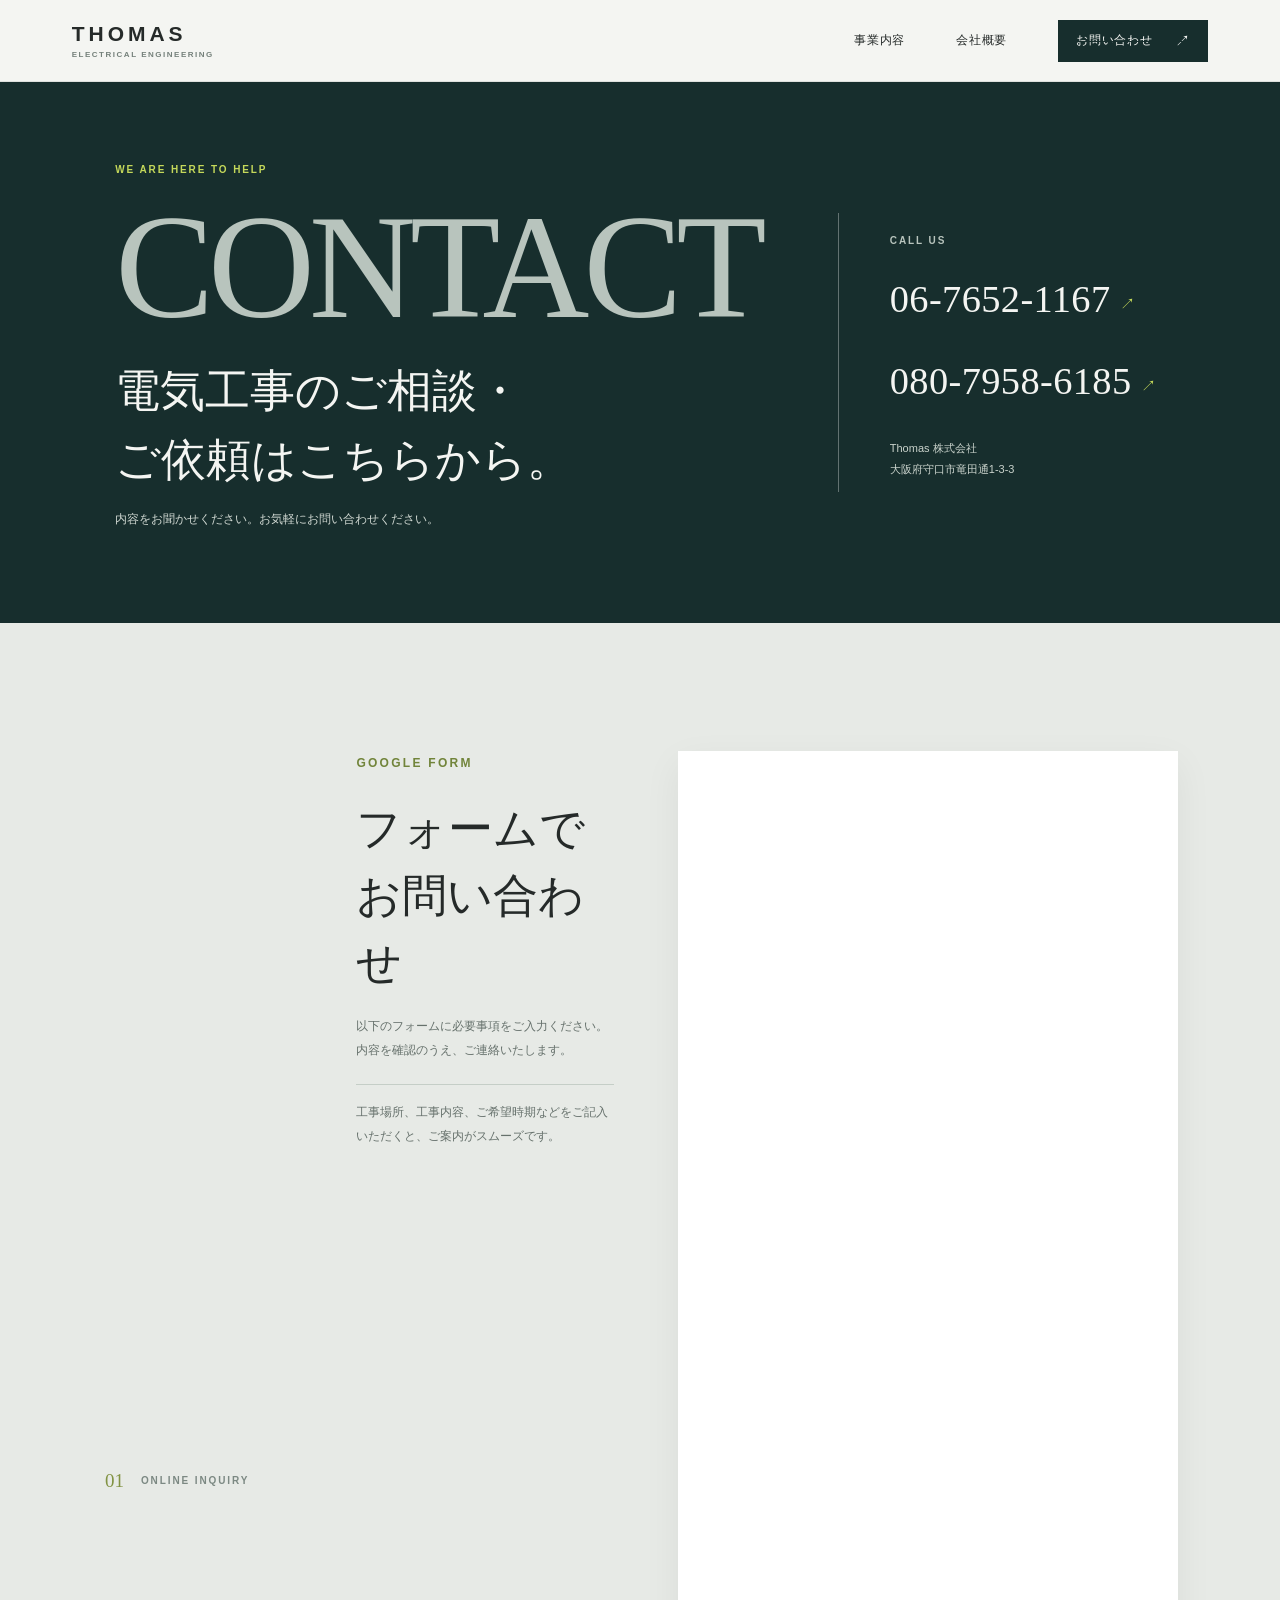
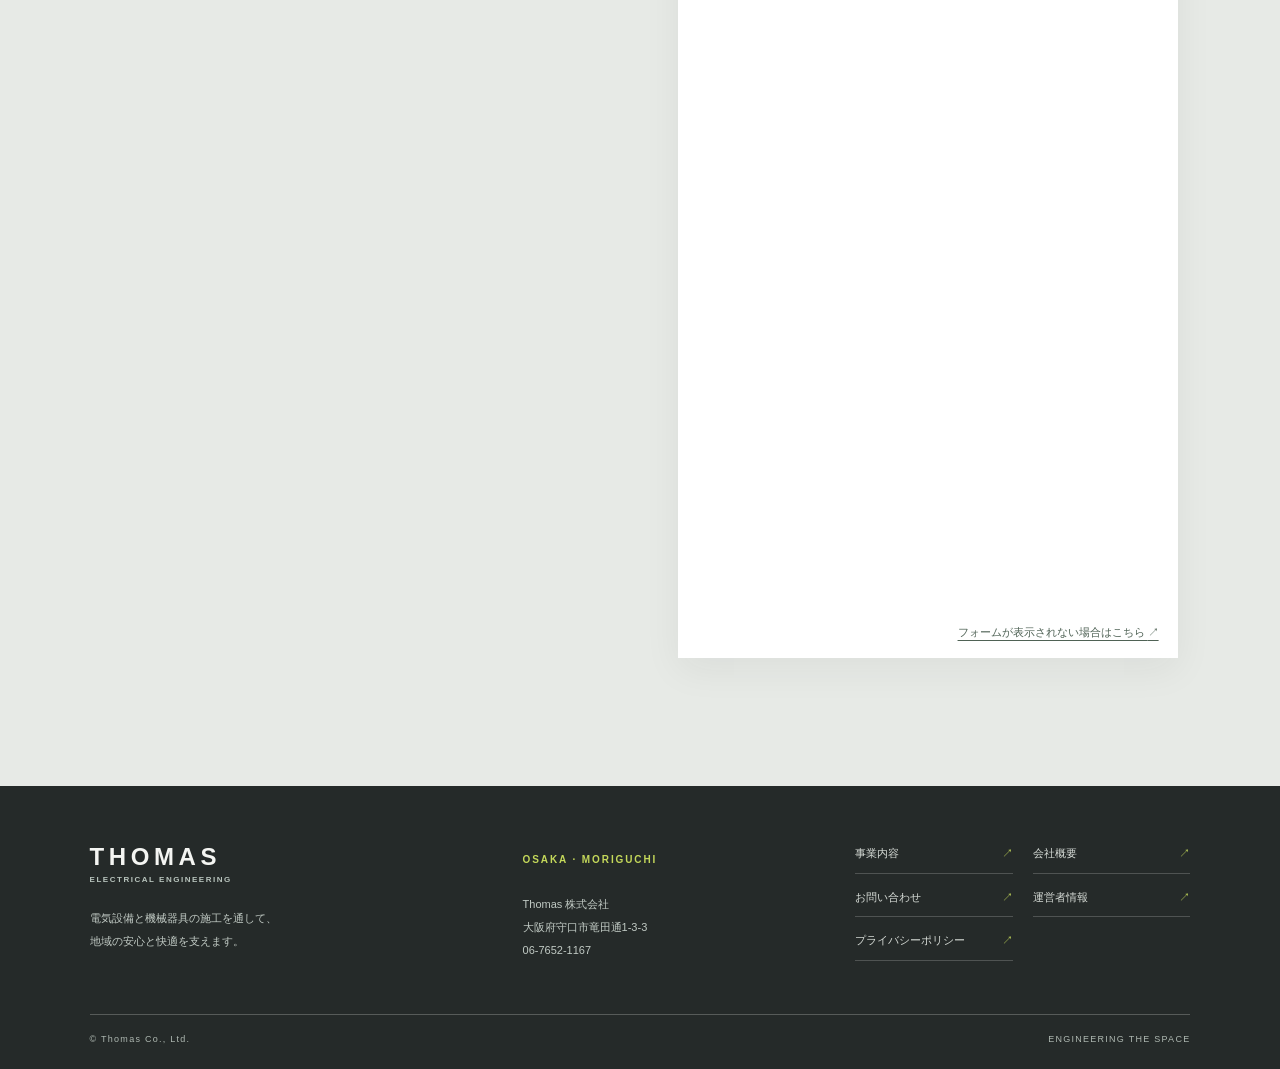
==== お問い合わせ/index.html @ 23d0dbea "Add files via upload" ====
<!doctype html><html lang="ja"><head><meta charset="utf-8"><meta name="viewport" content="width=device-width, initial-scale=1"><meta name="description" content="Thomas株式会社へのお問い合わせ。電気工事のご相談・ご依頼を電話またはGoogleフォームで受け付けています。"><meta property="og:type" content="website"><meta property="og:site_name" content="Thomas株式会社"><meta property="og:locale" content="ja_JP"><meta property="og:title" content="お問い合わせ｜Thomas株式会社"><meta property="og:description" content="Thomas株式会社へのお問い合わせ。電気工事のご相談・ご依頼を電話またはGoogleフォームで受け付けています。"><meta property="og:image" content="https://www.thomas112.com/images/hero-electrical-facility.webp"><meta name="twitter:card" content="summary_large_image"><title>お問い合わせ｜Thomas株式会社</title><link rel="stylesheet" href="../style.css"></head><body><header class="site-header"><a class="wordmark" href="../" aria-label="Thomas株式会社 ホーム"><span class="wordmark-main">THOMAS</span><span class="wordmark-sub">ELECTRICAL ENGINEERING</span></a><button class="menu-toggle" aria-expanded="false" aria-controls="main-nav" aria-label="メニューを開く"><span></span><span></span></button><nav id="main-nav" aria-label="メインナビゲーション"><a href="../事業内容/" >事業内容</a><a href="../会社概要/" >会社概要</a><a class="nav-contact" href="../お問い合わせ/" aria-current="page">お問い合わせ <span aria-hidden="true">↗</span></a></nav></header><main><section class="contact-hero"><div class="contact-hero-content"><p class="eyebrow">WE ARE HERE TO HELP</p><p class="contact-word">CONTACT</p><h1>電気工事のご相談・<br>ご依頼はこちらから。</h1><p>内容をお聞かせください。お気軽にお問い合わせください。</p></div><div class="contact-hero-phone"><span class="micro-label">CALL US</span><a href="tel:0676521167">06-7652-1167 <span aria-hidden="true">↗</span></a><a href="tel:08079586185">080-7958-6185 <span aria-hidden="true">↗</span></a><p>Thomas 株式会社<br>大阪府守口市竜田通1-3-3</p></div></section><section class="contact-form-section section-pad"><div class="section-meta"><span class="section-number">01</span><span class="micro-label">ONLINE INQUIRY</span></div><div class="contact-form-layout"><div class="contact-form-copy"><p class="eyebrow">GOOGLE FORM</p><h2>フォームで<br>お問い合わせ</h2><p>以下のフォームに必要事項をご入力ください。内容を確認のうえ、ご連絡いたします。</p><p class="contact-form-note">工事場所、工事内容、ご希望時期などをご記入いただくと、ご案内がスムーズです。</p></div><div class="google-form"><iframe src="https://docs.google.com/forms/d/e/1FAIpQLSec8bnMGt3XYe2YrlTkMPkuoDT1VuXaqkKww3c6dCxU202CSA/viewform?embedded=true" title="Thomas株式会社 お問い合わせフォーム" loading="lazy" allowfullscreen>読み込んでいます…</iframe><a class="form-fallback" href="https://docs.google.com/forms/d/e/1FAIpQLSec8bnMGt3XYe2YrlTkMPkuoDT1VuXaqkKww3c6dCxU202CSA/viewform" target="_blank" rel="noopener">フォームが表示されない場合はこちら <span aria-hidden="true">↗</span></a></div></div></section></main><footer class="site-footer"><div class="footer-main"><div class="footer-identity"><a class="wordmark wordmark-footer" href="../" aria-label="Thomas株式会社 ホーム"><span class="wordmark-main">THOMAS</span><span class="wordmark-sub">ELECTRICAL ENGINEERING</span></a><p>電気設備と機械器具の施工を通して、<br>地域の安心と快適を支えます。</p></div><div class="footer-company"><span class="micro-label">OSAKA · MORIGUCHI</span><p>Thomas 株式会社<br>大阪府守口市竜田通1-3-3<br><a href="tel:0676521167">06-7652-1167</a></p></div><nav class="footer-links" aria-label="フッターナビゲーション"><a href="../事業内容/">事業内容 <span>↗</span></a><a href="../会社概要/">会社概要 <span>↗</span></a><a href="../お問い合わせ/">お問い合わせ <span>↗</span></a><a href="../概要/">運営者情報 <span>↗</span></a><a href="../プライバシーポリシー/">プライバシーポリシー <span>↗</span></a></nav></div><div class="footer-bottom"><span>© Thomas Co., Ltd.</span><span>ENGINEERING THE SPACE</span></div></footer><div class="mobile-contact" aria-label="お問い合わせ"><a href="tel:0676521167"><span>電話で相談</span><b aria-hidden="true">↗</b></a><a href="../お問い合わせ/"><span>お問い合わせ</span><b aria-hidden="true">→</b></a></div><script src="../site.js" defer></script></body></html>
---- style.css ----
:root{
  --deep-teal:#172E2D;
  --charcoal:#252A29;
  --off-white:#F4F5F2;
  --sage-gray:#B8C4BD;
  --muted-lime:#C4D85A;
  --white:#fff;
  --ink:var(--charcoal);
  --muted:#66716c;
  --line:#d7ddd8;
  --measure:1180px;
  --serif:Georgia,"Times New Roman",serif;
  --sans:Inter,Arial,"Noto Sans JP","Hiragino Kaku Gothic ProN",Meiryo,sans-serif;
}
*{box-sizing:border-box}
html{scroll-behavior:smooth;scroll-padding-top:88px;overflow-x:hidden}
body{margin:0;background:var(--off-white);color:var(--charcoal);font-family:var(--sans);font-size:15px;line-height:1.8;-webkit-font-smoothing:antialiased}
img{display:block;max-width:100%}
a{color:inherit;text-decoration:none}
button{font:inherit}
a:focus-visible,button:focus-visible{outline:2px solid var(--muted-lime);outline-offset:5px}
::selection{background:var(--muted-lime);color:var(--deep-teal)}
.site-header{height:82px;padding:0 clamp(22px,5.6vw,84px);display:flex;align-items:center;justify-content:space-between;background:var(--off-white);position:relative;z-index:20;border-bottom:1px solid rgba(37,42,41,.1)}
.wordmark{display:inline-flex;flex-direction:column;line-height:1.1;gap:6px}
.wordmark-main{font-size:21px;font-weight:700;letter-spacing:.19em}
.wordmark-sub{font-size:8px;font-weight:600;letter-spacing:.19em;color:#75817b}
.site-header nav{height:100%;display:flex;align-items:center;gap:clamp(22px,4vw,58px);font-size:12px;letter-spacing:.06em}
.site-header nav a{height:100%;display:flex;align-items:center;position:relative;transition:color .2s ease}
.site-header nav a:hover{color:#76893a}
.site-header nav a[aria-current=page]:after{content:"";position:absolute;bottom:20px;left:0;right:0;height:1px;background:var(--deep-teal)}
.site-header nav .nav-contact{height:42px;padding:0 18px;background:var(--deep-teal);color:var(--off-white);gap:22px;transition:background .2s ease,color .2s ease}
.site-header nav .nav-contact:hover{background:var(--muted-lime);color:var(--deep-teal)}
.nav-contact span{font-size:15px}
.menu-toggle{display:none}
.eyebrow,.micro-label{font-size:10px;font-weight:600;letter-spacing:.19em;line-height:1.5}
.eyebrow{color:#7b8e44;margin:0 0 20px}
.micro-label{color:#7c8983}
.button{min-height:54px;padding:0 22px;display:inline-flex;align-items:center;justify-content:space-between;gap:38px;font-size:12px;font-weight:600;letter-spacing:.04em;transition:transform .2s ease,background .2s ease,color .2s ease}
.button:hover{transform:translateY(-3px)}
.button span{font-size:17px}
.button-lime{background:var(--muted-lime);color:var(--deep-teal)}
.button-lime:hover{background:#d0e172}
.text-arrow{display:inline-flex;align-items:center;gap:24px;padding:12px 0;border-bottom:1px solid currentColor;font-size:12px;font-weight:600;letter-spacing:.02em;transition:gap .2s ease,color .2s ease}
.text-arrow:hover{gap:32px;color:#76893a}
.text-arrow span{font-size:16px}
.text-arrow-light:hover{color:var(--muted-lime)}
.section-pad{padding:clamp(76px,10vw,146px) clamp(24px,8vw,120px)}
.section-meta{display:flex;align-items:center;gap:17px;min-width:185px}
.section-number{font-family:var(--serif);font-size:19px;color:#829344;line-height:1}
.section-heading{max-width:var(--measure);margin:0 auto 54px;display:grid;grid-template-columns:190px 1fr auto;align-items:end;gap:30px}
.section-heading-main h2,.about-title h2,.process-layout h2,.company-strip h2,.contact-cta h2{font-size:clamp(34px,4.2vw,60px);line-height:1.4;letter-spacing:.01em;font-weight:500;margin:0}
.section-heading .eyebrow{margin-bottom:15px}

/* Home: full-bleed editorial opening */
.home-hero{min-height:min(840px,calc(100svh - 82px));height:min(840px,calc(100svh - 82px));min-height:660px;position:relative;isolation:isolate;display:flex;align-items:center;overflow:hidden;background:var(--deep-teal);color:var(--off-white)}
.hero-image,.hero-shade{position:absolute;inset:0;width:100%;height:100%}
.hero-image{z-index:-2;object-fit:cover;object-position:center 52%;animation:hero-settle 1.2s ease-out both}
.hero-shade{z-index:-1;background:linear-gradient(90deg,rgba(14,37,35,.78) 0%,rgba(20,42,39,.58) 48%,rgba(17,35,33,.25) 100%),linear-gradient(0deg,rgba(12,28,27,.28),transparent 58%)}
.hero-content{width:min(1120px,84%);margin:0 auto;padding:70px 0 86px;position:relative;z-index:1}
.hero-brand{font-size:15px;font-weight:600;letter-spacing:.08em;margin:0 0 15px;color:var(--off-white)}
.home-hero .eyebrow{color:var(--sage-gray);margin-bottom:22px}
.hero-title{font-size:clamp(38px,4.6vw,62px);line-height:1.5;letter-spacing:.025em;font-weight:600;margin:0 0 19px;max-width:900px}
.hero-title span{color:var(--muted-lime);font-weight:500}
.hero-lead{font-size:13px;line-height:2;color:rgba(244,245,242,.82);letter-spacing:.03em;margin:0}
.hero-actions{display:flex;align-items:center;gap:34px;margin-top:34px}
.hero-actions .button{min-width:200px}
.hero-index{position:absolute;right:5.5vw;bottom:42px;font-family:var(--serif);font-size:13px;letter-spacing:.16em;color:rgba(244,245,242,.75)}
@keyframes hero-settle{from{transform:scale(1.035);opacity:.8}to{transform:scale(1);opacity:1}}

/* About / editorial split */
.about-section{background:var(--off-white)}
.about-section>.section-meta,.business-section>.section-heading,.process-section>.section-meta,.values-section>.section-meta,.philosophy-section>.section-meta,.company-info-section>.section-meta,.contact-form-section>.section-meta,.policy-section>.section-meta{max-width:var(--measure);margin:0 auto 48px}
.about-grid{max-width:var(--measure);margin:0 auto;display:grid;grid-template-columns:.9fr 1.1fr;column-gap:10vw;row-gap:0;align-items:center}
.about-title{align-self:center;padding-bottom:0}
.about-title h2{font-size:clamp(40px,5vw,68px)}
.about-title .eyebrow{margin-bottom:18px}
.about-copy{max-width:540px;padding:0}
.large-copy{font-size:clamp(22px,2.5vw,32px);line-height:1.7;margin:0 0 20px;font-weight:500}
.about-copy>p:not(.large-copy){font-size:13px;line-height:2.2;color:var(--muted);margin:0 0 24px}

/* Asymmetric business index */
.business-section{background:#e9ede9}
.section-heading .text-arrow{margin-bottom:7px;white-space:nowrap}
.business-grid{max-width:var(--measure);margin:0 auto;display:grid;grid-template-columns:repeat(12,minmax(0,1fr));column-gap:24px;row-gap:66px;align-items:start}
.business-item{min-width:0;display:block;position:relative}
.business-item-large{grid-column:1/8}
.business-item-tall{grid-column:9/13;margin-top:95px}
.business-item-offset{grid-column:2/7;margin-top:5px}
.business-item-wide{grid-column:8/13;margin-top:88px}
.business-item figure{margin:0;position:relative;overflow:hidden;background:#c7d0ca}
.business-item-large figure{height:clamp(280px,37vw,480px)}
.business-item-tall figure{height:clamp(280px,38vw,460px)}
.business-item-offset figure{height:clamp(240px,28vw,360px)}
.business-item-wide figure{height:clamp(240px,28vw,360px)}
.business-item figure:after{content:"";position:absolute;inset:45% 0 0;background:linear-gradient(transparent,rgba(20,37,34,.18))}
.business-item img{width:100%;height:100%;object-fit:cover;transition:transform .65s cubic-bezier(.2,.7,.2,1)}
.business-item:hover img{transform:scale(1.035)}
.business-item-copy{position:relative;padding:20px 40px 0 0;display:grid;grid-template-columns:42px 1fr;align-items:center;column-gap:13px;border-top:1px solid rgba(23,46,45,.45);margin-top:14px}
.business-no{font-family:var(--serif);font-size:19px;color:#7e9140;grid-row:span 2}
.business-en{font-size:9px;letter-spacing:.17em;color:#76817b}
.business-item h3{font-size:clamp(16px,1.5vw,21px);line-height:1.5;font-weight:500;margin:4px 0 0}
.business-link{position:absolute;right:2px;top:20px;font-size:18px;color:var(--deep-teal);transition:transform .2s ease}
.business-item:hover .business-link{transform:translate(3px,-3px)}

/* Process */
.process-section{background:var(--sage-gray)}
.process-layout{max-width:var(--measure);margin:0 auto;display:grid;grid-template-columns:.85fr 1.15fr;gap:8vw;align-items:start}
.process-layout .eyebrow{color:var(--deep-teal)}
.process-layout h2{font-size:clamp(32px,4vw,52px)}
.section-intro{color:#4f5d57;font-size:13px;line-height:2;margin-top:20px;max-width:380px}
.process-list{list-style:none;padding:0;margin:0;border-top:1px solid rgba(23,46,45,.45)}
.process-list li{display:grid;grid-template-columns:45px 1fr 20px;gap:16px;align-items:center;padding:21px 0;border-bottom:1px solid rgba(23,46,45,.35)}
.process-no{font-family:var(--serif);font-size:15px;color:#52633f}
.process-list h3{font-size:16px;font-weight:600;margin:0}
.process-list p{font-size:11px;line-height:1.7;color:#4f5d57;margin:4px 0 0}
.process-arrow{font-size:15px;color:#52633f;text-align:right}

/* Company feature band */
.company-strip{display:grid;grid-template-columns:1.35fr .65fr;background:var(--deep-teal);color:var(--off-white);padding:clamp(62px,8vw,112px) clamp(24px,8vw,120px);gap:8vw}
.company-strip .section-meta{margin:0 0 50px}
.company-strip .eyebrow{color:var(--sage-gray)}
.company-strip h2{font-size:clamp(38px,4.5vw,62px)}
.company-strip-copy>p:not(.eyebrow){font-size:13px;color:#c7d0ca;margin:20px 0 28px}
.company-strip .section-number{color:var(--muted-lime)}
.company-strip-data{border-left:1px solid rgba(244,245,242,.3);padding:12px 0 12px clamp(26px,4vw,58px);align-self:end}
.company-strip-data .micro-label{color:var(--sage-gray)}
.company-strip-data strong{display:block;font-family:var(--serif);font-size:clamp(68px,9vw,118px);font-weight:400;line-height:1.1;margin-top:30px;color:var(--muted-lime)}
.company-strip-data strong span{font-family:var(--sans);font-size:18px;color:var(--off-white)}
.company-strip-data p{font-size:12px;color:#d3d9d4;margin:5px 0}
.company-data-rule{display:block;width:100%;height:1px;background:rgba(244,245,242,.25);margin:22px 0}

/* Contact close */
.contact-cta{background:var(--charcoal);color:var(--off-white);display:flex;justify-content:space-between;align-items:end;gap:35px}
.contact-cta .eyebrow{color:var(--muted-lime)}
.contact-cta h2{font-size:clamp(26px,3.2vw,43px);margin-top:0}
.contact-word{font-family:var(--serif);font-size:clamp(52px,9vw,118px);line-height:.95;letter-spacing:-.04em;color:var(--sage-gray);margin:0 0 28px}
.contact-cta .button{min-width:220px;margin-bottom:5px}

/* Interior page openings */
.page-intro{min-height:410px;padding:90px clamp(24px,9vw,136px);display:flex;justify-content:space-between;align-items:center;position:relative;overflow:hidden}
.page-intro-dark{background:var(--deep-teal);color:var(--off-white)}
.page-intro-sage{background:var(--sage-gray);color:var(--deep-teal)}
.company-page-hero{padding:0;display:grid;grid-template-columns:1fr 1fr;min-height:430px;background:var(--sage-gray)}
.company-page-hero .page-intro-inner{max-width:none;margin:0;padding:76px clamp(28px,7vw,100px);align-self:center}
.company-hero-visual{margin:0;min-height:430px;overflow:hidden;background:#dfe4e0}
.company-hero-visual img{width:100%;height:100%;min-height:430px;object-fit:cover;object-position:center 52%}

.page-intro-inner{max-width:var(--measure);position:relative;z-index:1}
.page-intro .eyebrow{margin-bottom:25px}
.page-intro-dark .eyebrow{color:var(--muted-lime)}
.page-intro h1{font-size:clamp(52px,8vw,100px);font-weight:500;line-height:1.15;letter-spacing:.02em;margin:0}
.page-lead{font-size:clamp(16px,2vw,23px);line-height:1.9;margin:18px 0 0;color:inherit}
.page-intro-number{font-family:var(--serif);font-size:clamp(70px,11vw,150px);line-height:.8;color:rgba(196,216,90,.22);text-align:right;padding-right:7vw}
.page-vertical-word{font-size:9px;letter-spacing:.22em;writing-mode:vertical-rl;color:rgba(23,46,45,.55);align-self:flex-end}

/* Service details */
.service-details{max-width:1360px;margin:0 auto;padding:20px clamp(24px,8vw,120px) 80px}
.service-detail{display:grid;grid-template-columns:1fr 1.08fr;gap:clamp(35px,8vw,110px);align-items:center;padding:70px 0 86px;border-bottom:1px solid var(--line);scroll-margin-top:30px}
.service-detail:last-child{border-bottom:0}
.service-reverse .service-detail-copy{order:2}
.service-reverse figure{order:1}
.service-detail-meta{display:flex;align-items:center;gap:18px;margin-bottom:25px}
.service-detail-no{font-family:var(--serif);font-size:45px;line-height:1;color:#879647}
.service-detail h2{font-size:clamp(29px,3.4vw,47px);font-weight:500;line-height:1.45;letter-spacing:.01em;margin:0 0 19px}
.service-detail-copy>p{font-size:13px;color:var(--muted);line-height:2.15;max-width:510px;margin:0 0 23px}
.service-detail figure{margin:0;position:relative}
.service-detail figure img{width:100%;height:clamp(280px,35vw,470px);object-fit:cover}

/* Philosophy and company details */
.philosophy-section{display:grid;grid-template-columns:190px 1fr;gap:5vw;background:var(--off-white)}
.philosophy-content{max-width:800px}
.philosophy-content h2{font-size:clamp(40px,6vw,80px);font-weight:500;line-height:1.5;margin:0 0 24px}
.philosophy-content>p:last-child{font-size:14px;line-height:2.2;color:var(--muted);max-width:660px}
.values-section{display:grid;grid-template-columns:190px 1fr;gap:5vw;background:#e8ece8}
.values-content{display:grid;grid-template-columns:1fr 1fr;gap:7vw}
.values-content article h2{font-size:22px;font-weight:500;margin:0 0 20px}
.values-content ol{list-style:none;counter-reset:value;padding:0;margin:0;border-top:1px solid #bcc6bf}
.values-content li{counter-increment:value;display:grid;grid-template-columns:28px 1fr;gap:12px;padding:17px 0;border-bottom:1px solid #bcc6bf;font-size:13px;line-height:1.9}
.values-content li:before{content:"0" counter(value);font-family:var(--serif);font-size:13px;color:#829344}
.company-info-section{display:grid;grid-template-columns:190px 1fr;gap:5vw;background:var(--off-white)}
.company-info-content{max-width:850px}
.company-info-content>.eyebrow{margin:0 0 10px}
.company-info-content>h2{font-size:38px;font-weight:500;margin:0 0 28px}
.info-list{display:grid;grid-template-columns:170px 1fr;margin:0;border-top:1px solid var(--line)}
.info-list dt,.info-list dd{padding:17px 10px;border-bottom:1px solid var(--line);margin:0;font-size:13px;line-height:2}
.info-list dt{font-weight:600}
.info-list dd{color:#59645e}
.info-list dd a{text-decoration:underline;text-decoration-color:#9ca89f;text-underline-offset:4px}
.history-heading{font-size:25px!important;margin:68px 0 20px!important}
.history-list{grid-template-columns:170px 1fr}

/* Contact page */
.contact-hero{min-height:470px;background:var(--deep-teal);color:var(--off-white);padding:80px clamp(24px,9vw,136px);display:grid;grid-template-columns:1fr .75fr;gap:6vw;align-items:center}
.contact-hero-content .eyebrow{color:var(--muted-lime)}
.contact-hero .contact-word{font-size:clamp(70px,12vw,148px);color:var(--sage-gray);margin:0 0 18px}
.contact-hero h1{font-size:clamp(27px,3.5vw,46px);font-weight:500;line-height:1.55;margin:0}
.contact-hero-content>p:last-child{font-size:12px;color:#d0d8d2;margin-top:15px}
.contact-hero-phone{border-left:1px solid rgba(244,245,242,.34);padding:12px 0 12px clamp(25px,4vw,58px)}
.contact-hero-phone .micro-label{color:var(--sage-gray)}
.contact-hero-phone>a{display:block;font-family:var(--serif);font-size:clamp(24px,3vw,39px);letter-spacing:.01em;margin-top:13px;white-space:nowrap;transition:color .2s ease}
.contact-hero-phone>a:hover{color:var(--muted-lime)}
.contact-hero-phone>a span{font-family:var(--sans);font-size:15px;color:var(--muted-lime);vertical-align:middle}
.contact-hero-phone>p{font-size:11px;line-height:1.9;color:#cad3cc;margin:22px 0 0}
.contact-form-section{display:grid;grid-template-columns:190px 1fr;gap:5vw;background:#e7eae6}
.contact-form-layout{display:grid;grid-template-columns:.68fr 1.32fr;gap:5vw;align-items:start}
.contact-form-copy h2{font-size:clamp(30px,3.5vw,46px);font-weight:500;line-height:1.5;margin:0 0 17px}
.contact-form-copy>p{font-size:12px;color:var(--muted);line-height:2}
.contact-form-copy .eyebrow{color:#71843a}
.contact-form-note{border-top:1px solid #c5cec7;padding-top:15px;margin-top:22px}
.google-form{min-width:0;background:#fff;padding:10px;box-shadow:0 12px 36px rgba(37,42,41,.06)}
.google-form iframe{display:block;width:100%;height:1450px;border:0}
.form-fallback{display:block;text-align:right;padding:12px 9px 5px;color:#4f6255;font-size:11px;text-decoration:underline;text-underline-offset:4px}

/* Supporting pages */
.policy-section{display:grid;grid-template-columns:190px 1fr;gap:5vw}
.policy-content{max-width:810px}
.policy-content>p,.policy-content li{font-size:13px;line-height:2.1;color:#59645e}
.policy-content h2{font-size:20px;font-weight:600;margin:34px 0 8px}
.draft-notice{margin-top:40px;padding:20px 24px;border-left:3px solid #829344;background:#e8ece8}
.draft-notice strong{font-size:12px}
.draft-notice p{font-size:11px;line-height:1.9;color:var(--muted);margin:7px 0 0}

/* Footer and mobile action bar */
.site-footer{background:var(--charcoal);color:var(--off-white);padding:58px clamp(24px,7vw,104px) 22px}
.footer-main{max-width:var(--measure);margin:0 auto;display:grid;grid-template-columns:1.1fr .8fr 1fr;gap:5vw;padding-bottom:52px}
.wordmark-footer .wordmark-main{font-size:24px;color:var(--off-white)}
.wordmark-footer .wordmark-sub{color:var(--sage-gray)}
.footer-identity>p,.footer-company p{font-size:11px;line-height:2.1;color:#c1cac4;margin:22px 0 0}
.footer-company .micro-label{color:var(--muted-lime)}
.footer-company a:hover{color:var(--muted-lime)}
.footer-links{display:grid;grid-template-columns:1fr 1fr;gap:14px 20px;align-content:start;font-size:11px;color:#d6dbd6}
.footer-links a{padding-bottom:9px;border-bottom:1px solid rgba(244,245,242,.2);display:flex;justify-content:space-between;gap:8px}
.footer-links a:hover{color:var(--muted-lime)}
.footer-links span{color:var(--muted-lime)}
.footer-bottom{max-width:var(--measure);margin:0 auto;border-top:1px solid rgba(244,245,242,.24);padding-top:16px;display:flex;justify-content:space-between;color:#aeb8b1;font-size:9px;letter-spacing:.14em}
.mobile-contact{display:none}

/* Controlled entrance motion */
.motion-ready .reveal{opacity:0;transform:translateY(18px);transition:opacity .65s ease,transform .65s cubic-bezier(.2,.7,.2,1)}
.motion-ready .reveal.is-visible{opacity:1;transform:translateY(0)}
@media(max-width:900px){
 .section-heading{grid-template-columns:145px 1fr;row-gap:18px}.section-heading>.text-arrow{grid-column:2;justify-self:start}
 .section-meta{min-width:145px}
 .business-grid{column-gap:16px;row-gap:48px}
 .business-item-large{grid-column:1/8}.business-item-tall{grid-column:9/13;margin-top:70px}.business-item-offset{grid-column:1/6}.business-item-wide{grid-column:7/13;margin-top:50px}
 .company-strip{gap:5vw}
 .contact-form-section,.company-info-section,.philosophy-section,.values-section,.policy-section{grid-template-columns:145px 1fr;gap:4vw}
 .contact-form-layout{grid-template-columns:1fr;gap:26px}
 .footer-main{grid-template-columns:1fr 1fr}.footer-links{grid-column:1/-1}
}
@media(max-width:640px){
 html{scroll-padding-top:70px}
 body{font-size:14px;padding-bottom:67px}
 .site-header{height:70px;padding:0 20px}
 .wordmark-main{font-size:18px}.wordmark-sub{font-size:7px}
 .menu-toggle{display:flex;width:42px;height:42px;border:1px solid #cbd2cc;background:transparent;align-items:center;justify-content:center;flex-direction:column;gap:5px;z-index:25;cursor:pointer}
 .menu-toggle span{display:block;width:17px;height:1px;background:var(--deep-teal);transition:transform .2s ease}
 .menu-toggle[aria-expanded=true] span:first-child{transform:translateY(3px) rotate(45deg)}
 .menu-toggle[aria-expanded=true] span:last-child{transform:translateY(-3px) rotate(-45deg)}
 .site-header nav{display:none;position:absolute;top:69px;left:0;right:0;height:auto;background:var(--off-white);padding:7px 22px 20px;align-items:stretch;gap:0;border-bottom:1px solid var(--line);box-shadow:0 16px 22px rgba(23,46,45,.1)}
 .site-header nav.is-open{display:flex;flex-direction:column}
 .site-header nav a,.site-header nav a[aria-current=page]{height:auto;min-height:49px;border-bottom:1px solid var(--line);font-size:13px}
 .site-header nav a[aria-current=page]:after{display:none}
 .site-header nav .nav-contact{height:auto;margin-top:14px;min-height:48px;padding:0 15px;border:0}
 .section-pad{padding:76px 23px}
 .section-meta{min-width:0;gap:13px}
 .section-heading{display:block;margin-bottom:33px}
 .section-heading>.section-meta{margin-bottom:31px}
 .section-heading-main h2,.about-title h2,.process-layout h2,.company-strip h2{font-size:38px}
 .section-heading>.text-arrow{margin-top:22px}
 .home-hero{height:auto;min-height:calc(100svh - 70px);min-height:max(650px,calc(100svh - 70px));align-items:center}
 .hero-image{object-position:52% center}
 .hero-shade{background:linear-gradient(90deg,rgba(14,37,35,.72),rgba(20,42,39,.48)),linear-gradient(0deg,rgba(12,28,27,.38),transparent 62%)}
 .hero-content{width:auto;margin:0;padding:56px 24px 82px}
 .hero-brand{font-size:14px;margin-bottom:12px}
 .home-hero .eyebrow{font-size:11px;letter-spacing:.09em;margin-bottom:19px}
 .hero-title{font-size:clamp(32px,8.6vw,40px);line-height:1.48;letter-spacing:.015em;margin-bottom:16px}
 .hero-lead{font-size:12px;line-height:1.9}
 .desktop-only{display:none}
 .hero-actions{align-items:flex-start;flex-direction:column;gap:17px;margin-top:24px}
 .hero-actions .button{min-width:190px;min-height:49px}
 .hero-actions .text-arrow{font-size:11px;padding:7px 0}
 .hero-index{right:22px;bottom:30px;font-size:11px}
  .about-section>.section-meta,.business-section>.section-heading,.process-section>.section-meta,.values-section>.section-meta,.philosophy-section>.section-meta,.company-info-section>.section-meta,.contact-form-section>.section-meta,.policy-section>.section-meta{margin-bottom:32px}
 .about-grid{display:flex;flex-direction:column;align-items:stretch;gap:17px}
 .about-title{padding-bottom:0}.about-title h2{font-size:43px}.about-title .eyebrow{margin-bottom:10px}
 .about-copy{padding:0}.large-copy{font-size:22px;margin:0 0 12px}.about-copy>p:not(.large-copy){font-size:12px;margin-bottom:17px}
  .business-section{padding-left:20px;padding-right:20px}
 .business-grid{display:flex;flex-direction:column;gap:34px}
 .business-item{width:100%;margin:0!important}
 .business-item figure,.business-item-large figure,.business-item-tall figure,.business-item-offset figure,.business-item-wide figure{height:auto;aspect-ratio:1.28}
 .business-item-tall figure{aspect-ratio:1.05}
 .business-item-copy{padding-top:14px;grid-template-columns:35px 1fr;column-gap:10px;margin-top:10px}
 .business-no{font-size:17px}.business-en{font-size:8px}.business-item h3{font-size:17px}.business-link{top:14px}
 .process-section>.section-meta{margin-bottom:27px}
 .process-layout{display:block}.process-layout h2{font-size:34px}.section-intro{font-size:12px;margin:14px 0 23px}
 .process-list li{grid-template-columns:34px 1fr 16px;padding:16px 0;gap:10px}.process-list h3{font-size:14px}.process-list p{font-size:10px}
 .company-strip{display:block;padding:74px 24px 66px}
 .company-strip .section-meta{margin-bottom:34px}.company-strip h2{font-size:40px}.company-strip-copy>p:not(.eyebrow){font-size:12px}
 .company-strip-data{margin-top:45px;padding:22px 0 0;border-left:0;border-top:1px solid rgba(244,245,242,.3)}
 .company-strip-data strong{font-size:74px;margin-top:16px}
 .contact-cta{display:block;padding:70px 24px}
 .contact-word{font-size:72px;margin-bottom:23px}
 .contact-cta h2{font-size:25px;line-height:1.65}
 .contact-cta .button{margin-top:25px;min-width:195px}
 .page-intro{min-height:350px;padding:70px 24px}
 .company-page-hero{display:flex;flex-direction:column;align-items:stretch;padding:0;min-height:0}.company-page-hero .page-intro-inner{padding:62px 24px 40px}.company-hero-visual{height:240px;min-height:240px}.company-hero-visual img{height:240px;min-height:240px;object-position:center 52%}
 .page-intro h1{font-size:56px}
 .page-lead{font-size:15px;line-height:1.9}
 .page-intro-number{font-size:70px;padding-right:0}
 .page-vertical-word{display:none}
  .service-details{padding:0 23px 35px}
 .service-detail,.service-detail.service-reverse{display:flex;flex-direction:column;align-items:stretch;gap:23px;padding:47px 0 52px}
 .service-detail-copy{order:0!important}.service-detail figure{order:1!important}
 .service-detail-meta{margin-bottom:18px}.service-detail-no{font-size:37px}
 .service-detail h2{font-size:29px;margin-bottom:12px}
 .service-detail-copy>p{font-size:12px;line-height:2;margin-bottom:15px}
 .service-detail figure img{height:auto;aspect-ratio:1.2}
 .philosophy-section,.values-section,.company-info-section,.contact-form-section,.policy-section{display:block}
 .philosophy-content h2{font-size:42px;line-height:1.5}.philosophy-content>p:last-child{font-size:12px}
 .values-content{display:block}.values-content article+article{margin-top:42px}.values-content article h2{font-size:19px}
 .values-content li{font-size:12px;padding:14px 0;grid-template-columns:25px 1fr;gap:8px}
 .company-info-content>.eyebrow{font-size:9px}.company-info-content>h2{font-size:31px;margin-bottom:22px}
 .info-list{grid-template-columns:100px 1fr}.info-list dt,.info-list dd{font-size:11px;padding:13px 7px;line-height:1.9;overflow-wrap:anywhere}
 .history-heading{font-size:22px!important;margin:45px 0 15px!important}
 .history-list{grid-template-columns:100px 1fr}
 .contact-hero{display:block;min-height:0;padding:72px 24px 63px}
 .contact-hero .contact-word{font-size:74px;margin-bottom:16px}
 .contact-hero h1{font-size:27px}.contact-hero-content>p:last-child{font-size:11px}
 .contact-hero-phone{margin-top:40px;padding:24px 0 0;border-left:0;border-top:1px solid rgba(244,245,242,.34)}
 .contact-hero-phone>a{font-size:29px;margin-top:10px}
 .contact-form-section{padding-top:65px;padding-bottom:75px}
 .contact-form-layout{display:block}.contact-form-copy h2{font-size:34px}.contact-form-copy>p{font-size:11px}
 .google-form{margin-top:28px;padding:6px}.google-form iframe{height:1450px}
 .form-fallback{font-size:10px}
 .policy-content>p{font-size:12px}.policy-content h2{font-size:18px;margin-top:27px}
 .site-footer{padding:42px 23px 18px}
 .footer-main{display:flex;flex-direction:column;gap:30px;padding-bottom:34px}
 .footer-identity>p,.footer-company p{font-size:10px;margin-top:15px}
 .footer-links{width:100%;grid-template-columns:1fr 1fr;gap:12px}
 .footer-bottom{font-size:8px;letter-spacing:.08em}
 .mobile-contact{display:grid;grid-template-columns:1fr 1fr;gap:8px;position:fixed;z-index:30;left:0;right:0;bottom:0;padding:8px 12px calc(8px + env(safe-area-inset-bottom));background:rgba(244,245,242,.96);backdrop-filter:blur(12px);box-shadow:0 -5px 20px rgba(23,46,45,.12)}
 .mobile-contact a{min-height:47px;padding:0 12px;display:flex;align-items:center;justify-content:center;gap:11px;background:var(--deep-teal);color:var(--off-white);font-size:11px;font-weight:600}
 .mobile-contact a:first-child{background:#dfe5df;color:var(--deep-teal)}
 .mobile-contact b{font-size:15px;color:var(--muted-lime)}
 .mobile-contact a:first-child b{color:#72843e}
}
@media(prefers-reduced-motion:reduce){html{scroll-behavior:auto}*,*::before,*::after{animation-duration:.01ms!important;animation-iteration-count:1!important;transition-duration:.01ms!important}.motion-ready .reveal{opacity:1;transform:none}}
@keyframes menu-reveal{from{opacity:0;transform:translateY(-6px)}to{opacity:1;transform:translateY(0)}}
@media(max-width:640px){.site-header nav.is-open a{animation:menu-reveal .22s ease both}.site-header nav.is-open a:nth-child(2){animation-delay:.03s}.site-header nav.is-open a:nth-child(3){animation-delay:.06s}}
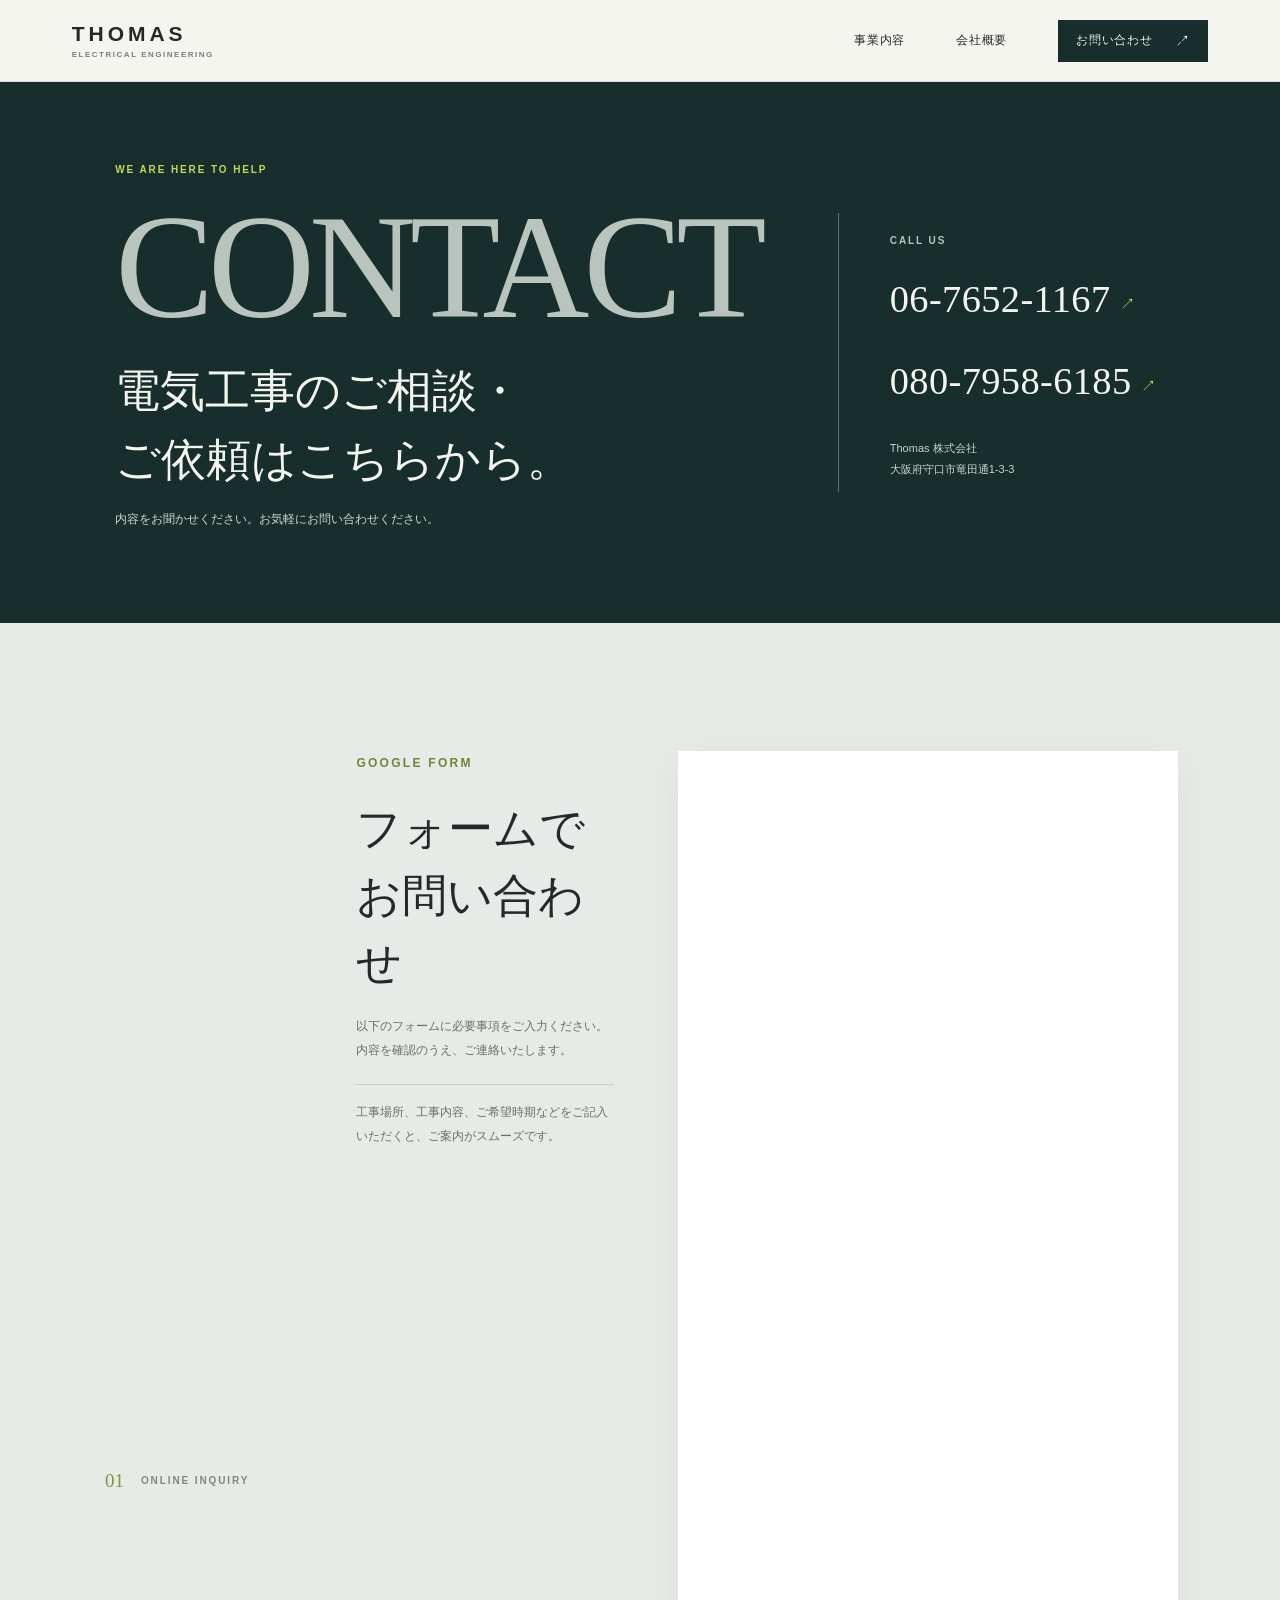
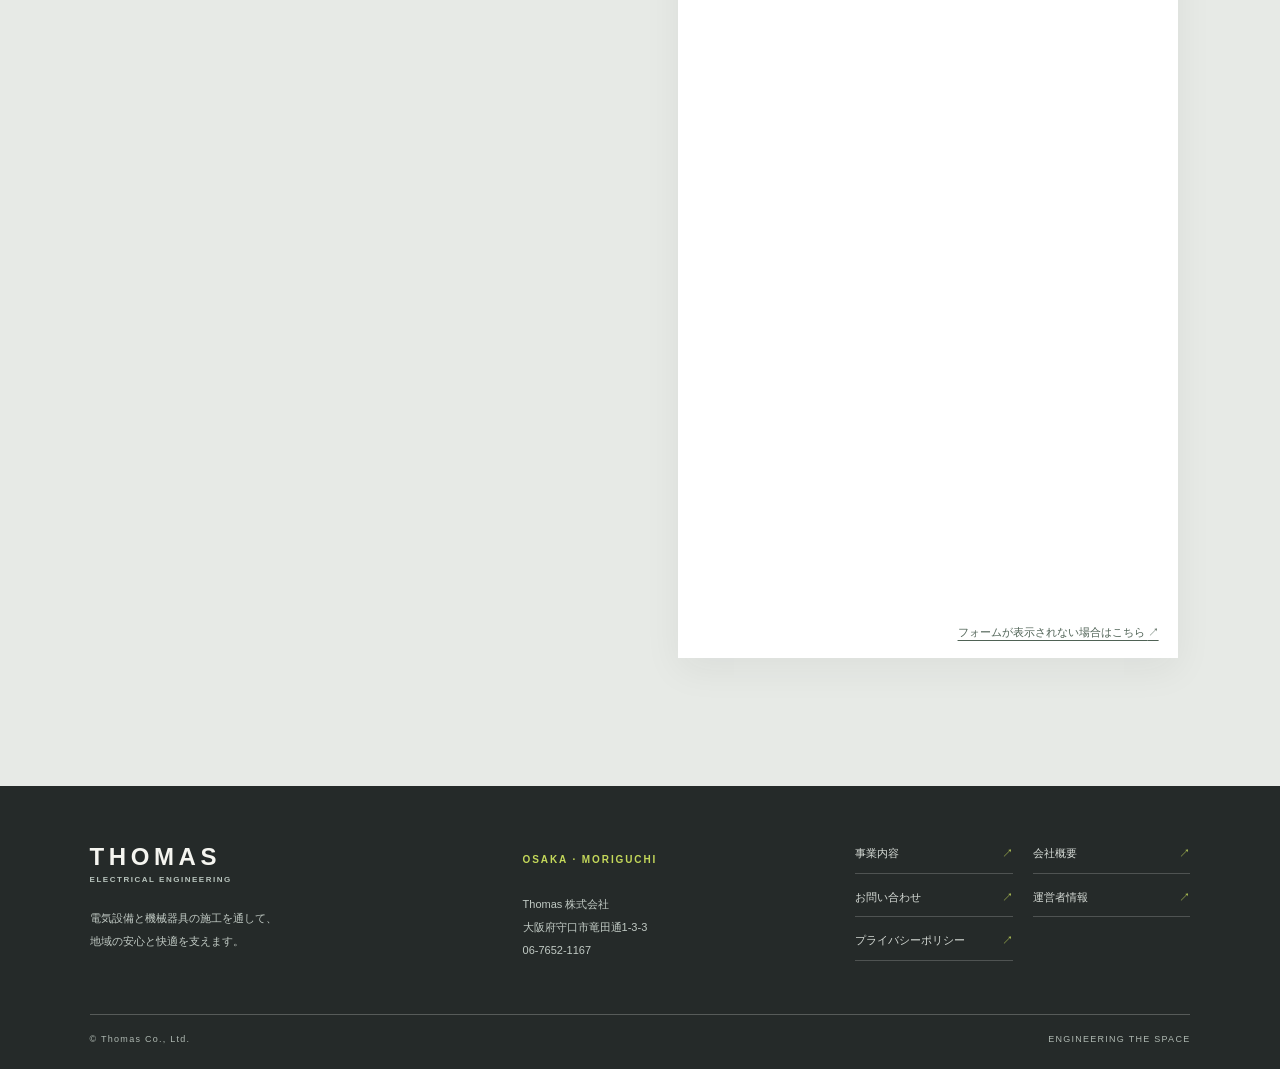
==== commit d00e8ee0: "Add files via upload" ====
--- a/お問い合わせ/index.html
+++ b/お問い合わせ/index.html
@@ -1 +1 @@
-<!doctype html><html lang="ja"><head><meta charset="utf-8"><meta name="viewport" content="width=device-width, initial-scale=1"><meta name="description" content="Thomas株式会社へのお問い合わせ。電気工事のご相談・ご依頼を電話またはGoogleフォームで受け付けています。"><meta property="og:type" content="website"><meta property="og:site_name" content="Thomas株式会社"><meta property="og:locale" content="ja_JP"><meta property="og:title" content="お問い合わせ｜Thomas株式会社"><meta property="og:description" content="Thomas株式会社へのお問い合わせ。電気工事のご相談・ご依頼を電話またはGoogleフォームで受け付けています。"><meta property="og:image" content="https://www.thomas112.com/images/hero-electrical-facility.webp"><meta name="twitter:card" content="summary_large_image"><title>お問い合わせ｜Thomas株式会社</title><link rel="stylesheet" href="../style.css"></head><body><header class="site-header"><a class="wordmark" href="../" aria-label="Thomas株式会社 ホーム"><span class="wordmark-main">THOMAS</span><span class="wordmark-sub">ELECTRICAL ENGINEERING</span></a><button class="menu-toggle" aria-expanded="false" aria-controls="main-nav" aria-label="メニューを開く"><span></span><span></span></button><nav id="main-nav" aria-label="メインナビゲーション"><a href="../事業内容/" >事業内容</a><a href="../会社概要/" >会社概要</a><a class="nav-contact" href="../お問い合わせ/" aria-current="page">お問い合わせ <span aria-hidden="true">↗</span></a></nav></header><main><section class="contact-hero"><div class="contact-hero-content"><p class="eyebrow">WE ARE HERE TO HELP</p><p class="contact-word">CONTACT</p><h1>電気工事のご相談・<br>ご依頼はこちらから。</h1><p>内容をお聞かせください。お気軽にお問い合わせください。</p></div><div class="contact-hero-phone"><span class="micro-label">CALL US</span><a href="tel:0676521167">06-7652-1167 <span aria-hidden="true">↗</span></a><a href="tel:08079586185">080-7958-6185 <span aria-hidden="true">↗</span></a><p>Thomas 株式会社<br>大阪府守口市竜田通1-3-3</p></div></section><section class="contact-form-section section-pad"><div class="section-meta"><span class="section-number">01</span><span class="micro-label">ONLINE INQUIRY</span></div><div class="contact-form-layout"><div class="contact-form-copy"><p class="eyebrow">GOOGLE FORM</p><h2>フォームで<br>お問い合わせ</h2><p>以下のフォームに必要事項をご入力ください。内容を確認のうえ、ご連絡いたします。</p><p class="contact-form-note">工事場所、工事内容、ご希望時期などをご記入いただくと、ご案内がスムーズです。</p></div><div class="google-form"><iframe src="https://docs.google.com/forms/d/e/1FAIpQLSec8bnMGt3XYe2YrlTkMPkuoDT1VuXaqkKww3c6dCxU202CSA/viewform?embedded=true" title="Thomas株式会社 お問い合わせフォーム" loading="lazy" allowfullscreen>読み込んでいます…</iframe><a class="form-fallback" href="https://docs.google.com/forms/d/e/1FAIpQLSec8bnMGt3XYe2YrlTkMPkuoDT1VuXaqkKww3c6dCxU202CSA/viewform" target="_blank" rel="noopener">フォームが表示されない場合はこちら <span aria-hidden="true">↗</span></a></div></div></section></main><footer class="site-footer"><div class="footer-main"><div class="footer-identity"><a class="wordmark wordmark-footer" href="../" aria-label="Thomas株式会社 ホーム"><span class="wordmark-main">THOMAS</span><span class="wordmark-sub">ELECTRICAL ENGINEERING</span></a><p>電気設備と機械器具の施工を通して、<br>地域の安心と快適を支えます。</p></div><div class="footer-company"><span class="micro-label">OSAKA · MORIGUCHI</span><p>Thomas 株式会社<br>大阪府守口市竜田通1-3-3<br><a href="tel:0676521167">06-7652-1167</a></p></div><nav class="footer-links" aria-label="フッターナビゲーション"><a href="../事業内容/">事業内容 <span>↗</span></a><a href="../会社概要/">会社概要 <span>↗</span></a><a href="../お問い合わせ/">お問い合わせ <span>↗</span></a><a href="../概要/">運営者情報 <span>↗</span></a><a href="../プライバシーポリシー/">プライバシーポリシー <span>↗</span></a></nav></div><div class="footer-bottom"><span>© Thomas Co., Ltd.</span><span>ENGINEERING THE SPACE</span></div></footer><div class="mobile-contact" aria-label="お問い合わせ"><a href="tel:0676521167"><span>電話で相談</span><b aria-hidden="true">↗</b></a><a href="../お問い合わせ/"><span>お問い合わせ</span><b aria-hidden="true">→</b></a></div><script src="../site.js" defer></script></body></html>
+<!doctype html><html lang="ja"><head><meta charset="utf-8"><meta name="viewport" content="width=device-width, initial-scale=1"><meta name="description" content="Thomas株式会社へのお問い合わせ。電気工事のご相談・ご依頼を電話またはGoogleフォームで受け付けています。"><meta property="og:type" content="website"><meta property="og:site_name" content="Thomas株式会社"><meta property="og:locale" content="ja_JP"><meta property="og:title" content="お問い合わせ｜Thomas株式会社"><meta property="og:description" content="Thomas株式会社へのお問い合わせ。電気工事のご相談・ご依頼を電話またはGoogleフォームで受け付けています。"><meta property="og:image" content="https://www.thomas112.com/images/hero-electrical-facility.webp"><meta name="twitter:card" content="summary_large_image"><title>お問い合わせ｜Thomas株式会社</title><link rel="stylesheet" href="../style.css?v=20261112-4"></head><body><header class="site-header"><a class="wordmark" href="../" aria-label="Thomas株式会社 ホーム"><span class="wordmark-main">THOMAS</span><span class="wordmark-sub">ELECTRICAL ENGINEERING</span></a><button class="menu-toggle" aria-expanded="false" aria-controls="main-nav" aria-label="メニューを開く"><span></span><span></span></button><nav id="main-nav" aria-label="メインナビゲーション"><a href="../事業内容/" >事業内容</a><a href="../会社概要/" >会社概要</a><a class="nav-contact" href="../お問い合わせ/" aria-current="page">お問い合わせ <span aria-hidden="true">↗</span></a></nav></header><main><section class="contact-hero"><div class="contact-hero-content"><p class="eyebrow">WE ARE HERE TO HELP</p><p class="contact-word">CONTACT</p><h1>電気工事のご相談・<br>ご依頼はこちらから。</h1><p>内容をお聞かせください。お気軽にお問い合わせください。</p></div><div class="contact-hero-phone"><span class="micro-label">CALL US</span><a href="tel:0676521167">06-7652-1167 <span aria-hidden="true">↗</span></a><a href="tel:08079586185">080-7958-6185 <span aria-hidden="true">↗</span></a><p>Thomas 株式会社<br>大阪府守口市竜田通1-3-3</p></div></section><section class="contact-form-section section-pad"><div class="section-meta"><span class="section-number">01</span><span class="micro-label">ONLINE INQUIRY</span></div><div class="contact-form-layout"><div class="contact-form-copy"><p class="eyebrow">GOOGLE FORM</p><h2>フォームで<br>お問い合わせ</h2><p>以下のフォームに必要事項をご入力ください。内容を確認のうえ、ご連絡いたします。</p><p class="contact-form-note">工事場所、工事内容、ご希望時期などをご記入いただくと、ご案内がスムーズです。</p></div><div class="google-form"><iframe src="https://docs.google.com/forms/d/e/1FAIpQLSec8bnMGt3XYe2YrlTkMPkuoDT1VuXaqkKww3c6dCxU202CSA/viewform?embedded=true" title="Thomas株式会社 お問い合わせフォーム" loading="lazy" allowfullscreen>読み込んでいます…</iframe><a class="form-fallback" href="https://docs.google.com/forms/d/e/1FAIpQLSec8bnMGt3XYe2YrlTkMPkuoDT1VuXaqkKww3c6dCxU202CSA/viewform" target="_blank" rel="noopener">フォームが表示されない場合はこちら <span aria-hidden="true">↗</span></a></div></div></section></main><footer class="site-footer"><div class="footer-main"><div class="footer-identity"><a class="wordmark wordmark-footer" href="../" aria-label="Thomas株式会社 ホーム"><span class="wordmark-main">THOMAS</span><span class="wordmark-sub">ELECTRICAL ENGINEERING</span></a><p>電気設備と機械器具の施工を通して、<br>地域の安心と快適を支えます。</p></div><div class="footer-company"><span class="micro-label">OSAKA · MORIGUCHI</span><p>Thomas 株式会社<br>大阪府守口市竜田通1-3-3<br><a href="tel:0676521167">06-7652-1167</a></p></div><nav class="footer-links" aria-label="フッターナビゲーション"><a href="../事業内容/">事業内容 <span>↗</span></a><a href="../会社概要/">会社概要 <span>↗</span></a><a href="../お問い合わせ/">お問い合わせ <span>↗</span></a><a href="../概要/">運営者情報 <span>↗</span></a><a href="../プライバシーポリシー/">プライバシーポリシー <span>↗</span></a></nav></div><div class="footer-bottom"><span>© Thomas Co., Ltd.</span><span>ENGINEERING THE SPACE</span></div></footer><div class="mobile-contact" aria-label="お問い合わせ"><a href="tel:0676521167"><span>電話で相談</span><b aria-hidden="true">↗</b></a><a href="../お問い合わせ/"><span>お問い合わせ</span><b aria-hidden="true">→</b></a></div><script src="../site.js" defer></script></body></html>
--- a/style.css
+++ b/style.css
@@ -1,7 +1,7 @@
 :root{
   --deep-teal:#172E2D;
   --charcoal:#252A29;
-  --off-white:#F4F5F2;
+  --off-white:#F5F5F0;
   --sage-gray:#B8C4BD;
   --muted-lime:#C4D85A;
   --white:#fff;
@@ -65,6 +65,9 @@
 .hero-actions{display:flex;align-items:center;gap:34px;margin-top:34px}
 .hero-actions .button{min-width:200px}
 .hero-index{position:absolute;right:5.5vw;bottom:42px;font-family:var(--serif);font-size:13px;letter-spacing:.16em;color:rgba(244,245,242,.75)}
+.hero-scroll{position:absolute;z-index:1;left:50%;bottom:34px;width:max-content;transform:translateX(-50%);display:flex;align-items:center;gap:10px;color:rgba(244,245,242,.78);font-size:9px;letter-spacing:.2em;transition:color .2s ease}
+.hero-scroll span{color:var(--muted-lime);font-size:14px;transition:transform .2s ease}
+.hero-scroll:hover{color:var(--white)}.hero-scroll:hover span{transform:translateY(3px)}
 @keyframes hero-settle{from{transform:scale(1.035);opacity:.8}to{transform:scale(1);opacity:1}}
 
 /* About / editorial split */
@@ -135,6 +138,10 @@
 .contact-cta h2{font-size:clamp(26px,3.2vw,43px);margin-top:0}
 .contact-word{font-family:var(--serif);font-size:clamp(52px,9vw,118px);line-height:.95;letter-spacing:-.04em;color:var(--sage-gray);margin:0 0 28px}
 .contact-cta .button{min-width:220px;margin-bottom:5px}
+.contact-cta-actions{display:flex;flex-direction:column;align-items:flex-start;gap:20px}
+.contact-cta-phone{font-family:var(--serif);font-size:clamp(24px,2.5vw,34px);letter-spacing:.01em;white-space:nowrap;transition:color .2s ease}
+.contact-cta-phone span{font-family:var(--sans);font-size:15px;color:var(--muted-lime);margin-left:8px}
+.contact-cta-phone:hover{color:var(--muted-lime)}
 
 /* Interior page openings */
 .page-intro{min-height:410px;padding:90px clamp(24px,9vw,136px);display:flex;justify-content:space-between;align-items:center;position:relative;overflow:hidden}
@@ -252,7 +259,7 @@
  html{scroll-padding-top:70px}
  body{font-size:14px;padding-bottom:67px}
  .site-header{height:70px;padding:0 20px}
- .wordmark-main{font-size:18px}.wordmark-sub{font-size:7px}
+ .wordmark-main{font-size:18px}.wordmark-sub{font-size:8px}
  .menu-toggle{display:flex;width:42px;height:42px;border:1px solid #cbd2cc;background:transparent;align-items:center;justify-content:center;flex-direction:column;gap:5px;z-index:25;cursor:pointer}
  .menu-toggle span{display:block;width:17px;height:1px;background:var(--deep-teal);transition:transform .2s ease}
  .menu-toggle[aria-expanded=true] span:first-child{transform:translateY(3px) rotate(45deg)}
@@ -269,18 +276,19 @@
  .section-heading-main h2,.about-title h2,.process-layout h2,.company-strip h2{font-size:38px}
  .section-heading>.text-arrow{margin-top:22px}
  .home-hero{height:auto;min-height:calc(100svh - 70px);min-height:max(650px,calc(100svh - 70px));align-items:center}
- .hero-image{object-position:52% center}
+ .hero-image{object-position:72% center}
  .hero-shade{background:linear-gradient(90deg,rgba(14,37,35,.72),rgba(20,42,39,.48)),linear-gradient(0deg,rgba(12,28,27,.38),transparent 62%)}
  .hero-content{width:auto;margin:0;padding:56px 24px 82px}
- .hero-brand{font-size:14px;margin-bottom:12px}
- .home-hero .eyebrow{font-size:11px;letter-spacing:.09em;margin-bottom:19px}
+ .hero-brand{font-size:15px;margin-bottom:12px}
+ .home-hero .eyebrow{font-size:12px;letter-spacing:.075em;margin-bottom:19px}
  .hero-title{font-size:clamp(32px,8.6vw,40px);line-height:1.48;letter-spacing:.015em;margin-bottom:16px}
  .hero-lead{font-size:12px;line-height:1.9}
  .desktop-only{display:none}
  .hero-actions{align-items:flex-start;flex-direction:column;gap:17px;margin-top:24px}
  .hero-actions .button{min-width:190px;min-height:49px}
  .hero-actions .text-arrow{font-size:11px;padding:7px 0}
- .hero-index{right:22px;bottom:30px;font-size:11px}
+ .hero-index{display:none}
+ .hero-scroll{top:82%;right:22px;bottom:auto;left:auto;width:max-content;transform:none;font-size:9px}
   .about-section>.section-meta,.business-section>.section-heading,.process-section>.section-meta,.values-section>.section-meta,.philosophy-section>.section-meta,.company-info-section>.section-meta,.contact-form-section>.section-meta,.policy-section>.section-meta{margin-bottom:32px}
  .about-grid{display:flex;flex-direction:column;align-items:stretch;gap:17px}
  .about-title{padding-bottom:0}.about-title h2{font-size:43px}.about-title .eyebrow{margin-bottom:10px}
@@ -291,7 +299,7 @@
  .business-item figure,.business-item-large figure,.business-item-tall figure,.business-item-offset figure,.business-item-wide figure{height:auto;aspect-ratio:1.28}
  .business-item-tall figure{aspect-ratio:1.05}
  .business-item-copy{padding-top:14px;grid-template-columns:35px 1fr;column-gap:10px;margin-top:10px}
- .business-no{font-size:17px}.business-en{font-size:8px}.business-item h3{font-size:17px}.business-link{top:14px}
+ .business-no{font-size:17px}.business-en{font-size:9px}.business-item h3{font-size:17px}.business-link{top:14px}
  .process-section>.section-meta{margin-bottom:27px}
  .process-layout{display:block}.process-layout h2{font-size:34px}.section-intro{font-size:12px;margin:14px 0 23px}
  .process-list li{grid-template-columns:34px 1fr 16px;padding:16px 0;gap:10px}.process-list h3{font-size:14px}.process-list p{font-size:10px}
@@ -302,7 +310,9 @@
  .contact-cta{display:block;padding:70px 24px}
  .contact-word{font-size:72px;margin-bottom:23px}
  .contact-cta h2{font-size:25px;line-height:1.65}
- .contact-cta .button{margin-top:25px;min-width:195px}
+ .contact-cta-actions{margin-top:27px;gap:15px}
+ .contact-cta-phone{font-size:25px}
+ .contact-cta .button{margin-top:0;min-width:195px}
  .page-intro{min-height:350px;padding:70px 24px}
  .company-page-hero{display:flex;flex-direction:column;align-items:stretch;padding:0;min-height:0}.company-page-hero .page-intro-inner{padding:62px 24px 40px}.company-hero-visual{height:240px;min-height:240px}.company-hero-visual img{height:240px;min-height:240px;object-position:center 52%}
  .page-intro h1{font-size:56px}
@@ -320,7 +330,7 @@
  .philosophy-content h2{font-size:42px;line-height:1.5}.philosophy-content>p:last-child{font-size:12px}
  .values-content{display:block}.values-content article+article{margin-top:42px}.values-content article h2{font-size:19px}
  .values-content li{font-size:12px;padding:14px 0;grid-template-columns:25px 1fr;gap:8px}
- .company-info-content>.eyebrow{font-size:9px}.company-info-content>h2{font-size:31px;margin-bottom:22px}
+ .company-info-content>.eyebrow{font-size:10px}.company-info-content>h2{font-size:31px;margin-bottom:22px}
  .info-list{grid-template-columns:100px 1fr}.info-list dt,.info-list dd{font-size:11px;padding:13px 7px;line-height:1.9;overflow-wrap:anywhere}
  .history-heading{font-size:22px!important;margin:45px 0 15px!important}
  .history-list{grid-template-columns:100px 1fr}
@@ -338,7 +348,7 @@
  .footer-main{display:flex;flex-direction:column;gap:30px;padding-bottom:34px}
  .footer-identity>p,.footer-company p{font-size:10px;margin-top:15px}
  .footer-links{width:100%;grid-template-columns:1fr 1fr;gap:12px}
- .footer-bottom{font-size:8px;letter-spacing:.08em}
+ .footer-bottom{font-size:9px;letter-spacing:.08em}
  .mobile-contact{display:grid;grid-template-columns:1fr 1fr;gap:8px;position:fixed;z-index:30;left:0;right:0;bottom:0;padding:8px 12px calc(8px + env(safe-area-inset-bottom));background:rgba(244,245,242,.96);backdrop-filter:blur(12px);box-shadow:0 -5px 20px rgba(23,46,45,.12)}
  .mobile-contact a{min-height:47px;padding:0 12px;display:flex;align-items:center;justify-content:center;gap:11px;background:var(--deep-teal);color:var(--off-white);font-size:11px;font-weight:600}
  .mobile-contact a:first-child{background:#dfe5df;color:var(--deep-teal)}
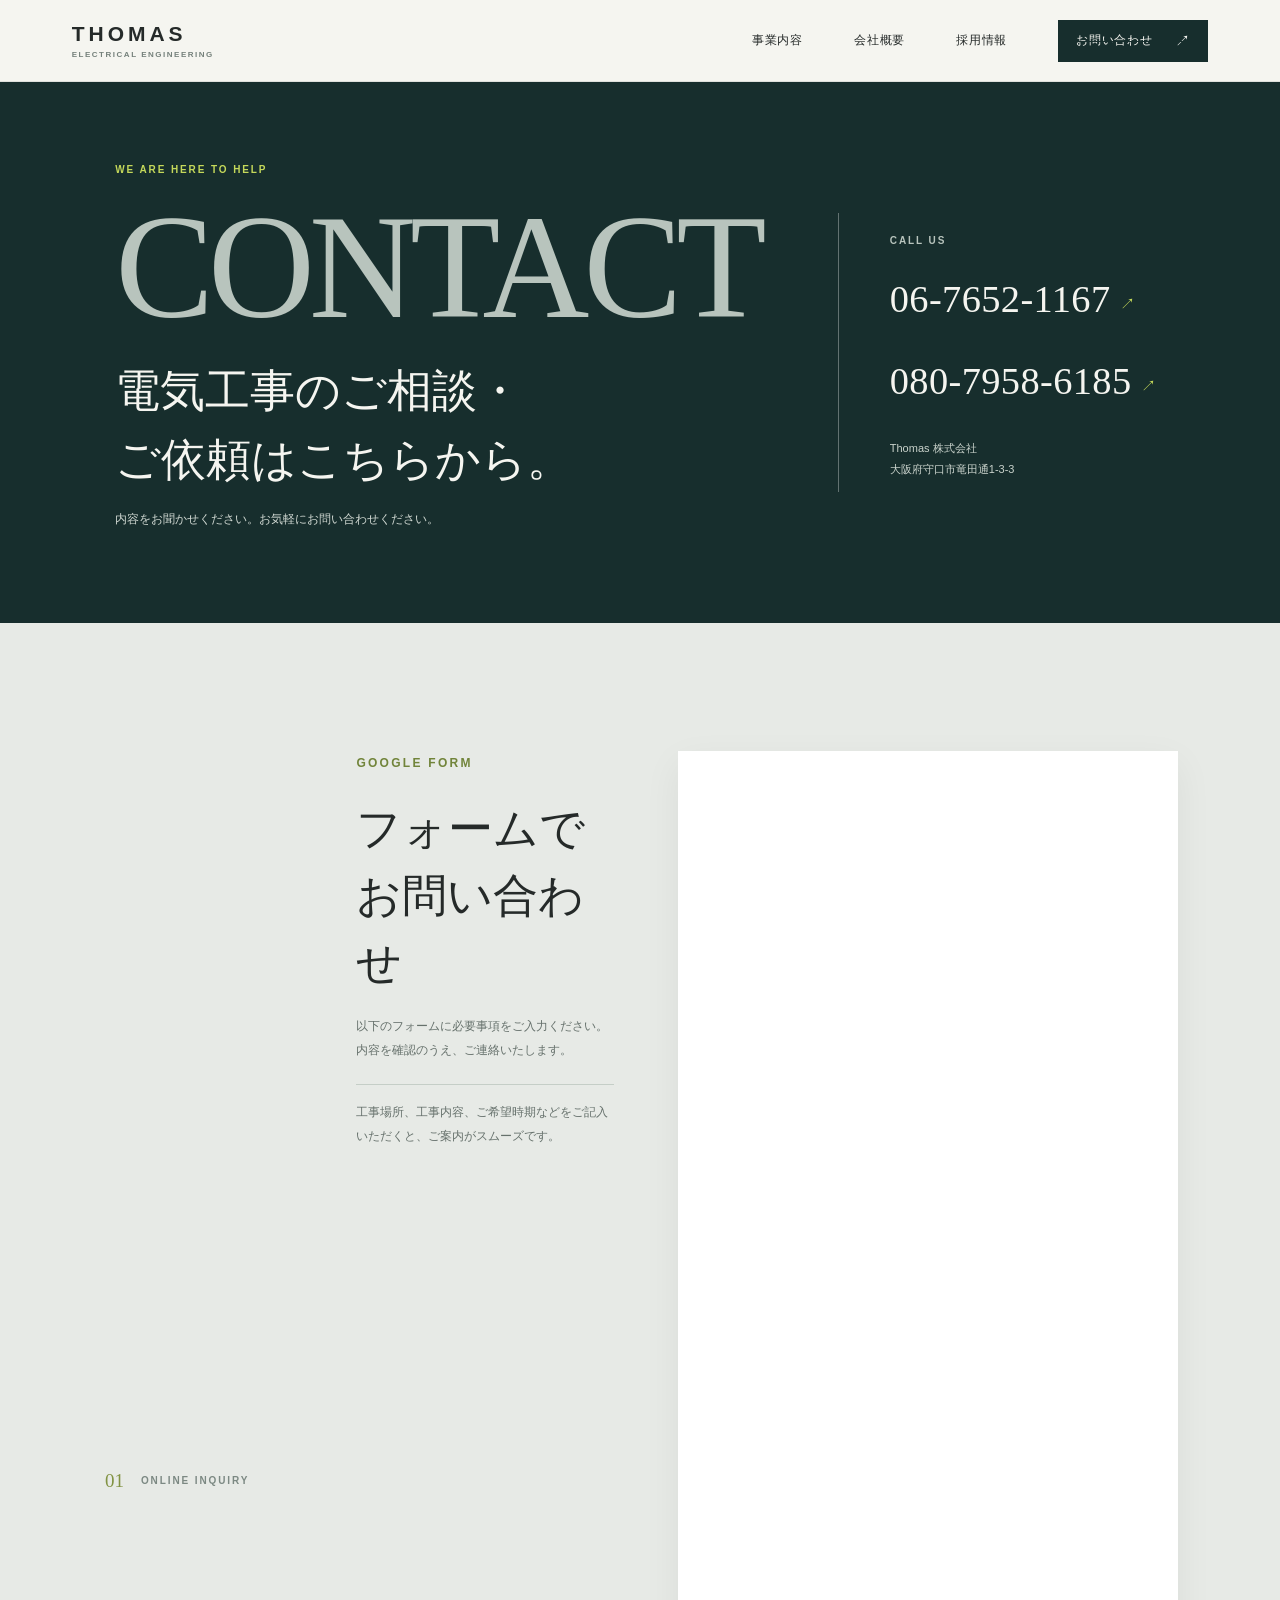
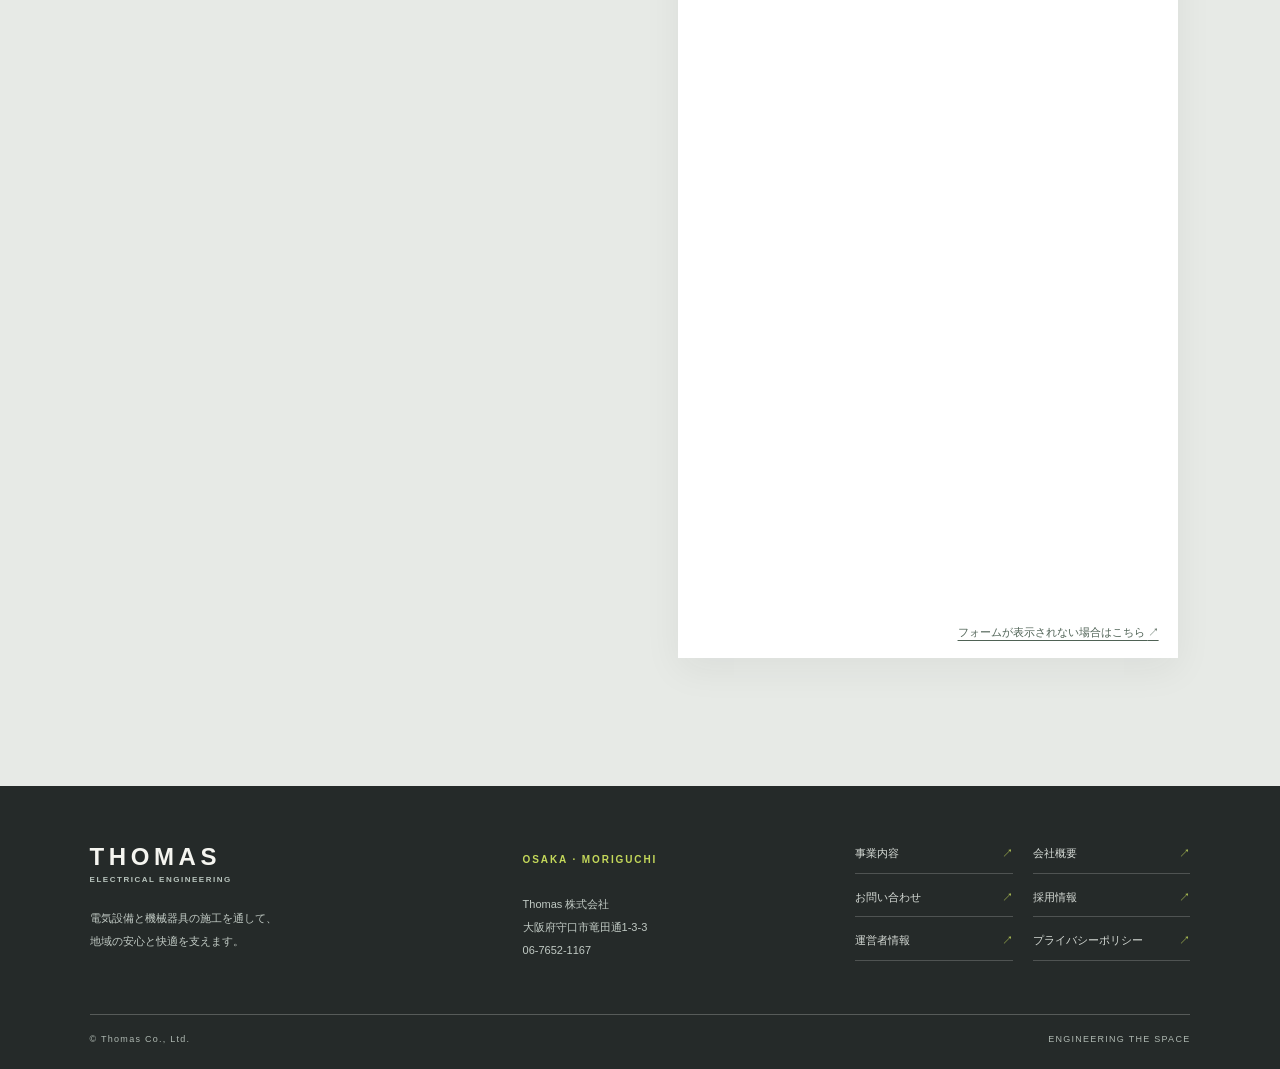
==== commit e0f558ac: "Add files via upload" ====
--- a/お問い合わせ/index.html
+++ b/お問い合わせ/index.html
@@ -1 +1,7 @@
-<!doctype html><html lang="ja"><head><meta charset="utf-8"><meta name="viewport" content="width=device-width, initial-scale=1"><meta name="description" content="Thomas株式会社へのお問い合わせ。電気工事のご相談・ご依頼を電話またはGoogleフォームで受け付けています。"><meta property="og:type" content="website"><meta property="og:site_name" content="Thomas株式会社"><meta property="og:locale" content="ja_JP"><meta property="og:title" content="お問い合わせ｜Thomas株式会社"><meta property="og:description" content="Thomas株式会社へのお問い合わせ。電気工事のご相談・ご依頼を電話またはGoogleフォームで受け付けています。"><meta property="og:image" content="https://www.thomas112.com/images/hero-electrical-facility.webp"><meta name="twitter:card" content="summary_large_image"><title>お問い合わせ｜Thomas株式会社</title><link rel="stylesheet" href="../style.css?v=20261112-4"></head><body><header class="site-header"><a class="wordmark" href="../" aria-label="Thomas株式会社 ホーム"><span class="wordmark-main">THOMAS</span><span class="wordmark-sub">ELECTRICAL ENGINEERING</span></a><button class="menu-toggle" aria-expanded="false" aria-controls="main-nav" aria-label="メニューを開く"><span></span><span></span></button><nav id="main-nav" aria-label="メインナビゲーション"><a href="../事業内容/" >事業内容</a><a href="../会社概要/" >会社概要</a><a class="nav-contact" href="../お問い合わせ/" aria-current="page">お問い合わせ <span aria-hidden="true">↗</span></a></nav></header><main><section class="contact-hero"><div class="contact-hero-content"><p class="eyebrow">WE ARE HERE TO HELP</p><p class="contact-word">CONTACT</p><h1>電気工事のご相談・<br>ご依頼はこちらから。</h1><p>内容をお聞かせください。お気軽にお問い合わせください。</p></div><div class="contact-hero-phone"><span class="micro-label">CALL US</span><a href="tel:0676521167">06-7652-1167 <span aria-hidden="true">↗</span></a><a href="tel:08079586185">080-7958-6185 <span aria-hidden="true">↗</span></a><p>Thomas 株式会社<br>大阪府守口市竜田通1-3-3</p></div></section><section class="contact-form-section section-pad"><div class="section-meta"><span class="section-number">01</span><span class="micro-label">ONLINE INQUIRY</span></div><div class="contact-form-layout"><div class="contact-form-copy"><p class="eyebrow">GOOGLE FORM</p><h2>フォームで<br>お問い合わせ</h2><p>以下のフォームに必要事項をご入力ください。内容を確認のうえ、ご連絡いたします。</p><p class="contact-form-note">工事場所、工事内容、ご希望時期などをご記入いただくと、ご案内がスムーズです。</p></div><div class="google-form"><iframe src="https://docs.google.com/forms/d/e/1FAIpQLSec8bnMGt3XYe2YrlTkMPkuoDT1VuXaqkKww3c6dCxU202CSA/viewform?embedded=true" title="Thomas株式会社 お問い合わせフォーム" loading="lazy" allowfullscreen>読み込んでいます…</iframe><a class="form-fallback" href="https://docs.google.com/forms/d/e/1FAIpQLSec8bnMGt3XYe2YrlTkMPkuoDT1VuXaqkKww3c6dCxU202CSA/viewform" target="_blank" rel="noopener">フォームが表示されない場合はこちら <span aria-hidden="true">↗</span></a></div></div></section></main><footer class="site-footer"><div class="footer-main"><div class="footer-identity"><a class="wordmark wordmark-footer" href="../" aria-label="Thomas株式会社 ホーム"><span class="wordmark-main">THOMAS</span><span class="wordmark-sub">ELECTRICAL ENGINEERING</span></a><p>電気設備と機械器具の施工を通して、<br>地域の安心と快適を支えます。</p></div><div class="footer-company"><span class="micro-label">OSAKA · MORIGUCHI</span><p>Thomas 株式会社<br>大阪府守口市竜田通1-3-3<br><a href="tel:0676521167">06-7652-1167</a></p></div><nav class="footer-links" aria-label="フッターナビゲーション"><a href="../事業内容/">事業内容 <span>↗</span></a><a href="../会社概要/">会社概要 <span>↗</span></a><a href="../お問い合わせ/">お問い合わせ <span>↗</span></a><a href="../概要/">運営者情報 <span>↗</span></a><a href="../プライバシーポリシー/">プライバシーポリシー <span>↗</span></a></nav></div><div class="footer-bottom"><span>© Thomas Co., Ltd.</span><span>ENGINEERING THE SPACE</span></div></footer><div class="mobile-contact" aria-label="お問い合わせ"><a href="tel:0676521167"><span>電話で相談</span><b aria-hidden="true">↗</b></a><a href="../お問い合わせ/"><span>お問い合わせ</span><b aria-hidden="true">→</b></a></div><script src="../site.js" defer></script></body></html>
+<!doctype html><html lang="ja"><head><meta charset="utf-8"><meta name="viewport" content="width=device-width, initial-scale=1"><meta name="description" content="Thomas株式会社へのお問い合わせ。大阪・守口市の電気工事、受変電設備工事、プラント電気工事などのご相談を電話またはフォームで受け付けています。"><meta property="og:type" content="website"><meta property="og:site_name" content="Thomas株式会社"><meta property="og:locale" content="ja_JP"><meta property="og:title" content="お問い合わせ｜電気工事のご相談｜Thomas株式会社"><meta property="og:description" content="Thomas株式会社へのお問い合わせ。大阪・守口市の電気工事、受変電設備工事、プラント電気工事などのご相談を電話またはフォームで受け付けています。"><meta property="og:image" content="https://www.thomas-112.com/images/hero-office-exterior.jpg"><meta name="twitter:card" content="summary_large_image"><title>お問い合わせ｜電気工事のご相談｜Thomas株式会社</title><link rel="stylesheet" href="../style.css?v=20261113-1"><link rel="canonical" href="https://www.thomas-112.com/%E3%81%8A%E5%95%8F%E3%81%84%E5%90%88%E3%82%8F%E3%81%9B/">
+<meta property="og:url" content="https://www.thomas-112.com/%E3%81%8A%E5%95%8F%E3%81%84%E5%90%88%E3%82%8F%E3%81%9B/">
+<meta property="og:image:alt" content="夕景に照らされたオフィスビルの外観">
+<meta name="twitter:title" content="お問い合わせ｜電気工事のご相談｜Thomas株式会社">
+<meta name="twitter:description" content="Thomas株式会社へのお問い合わせ。大阪・守口市の電気工事、受変電設備工事、プラント電気工事などのご相談を電話またはフォームで受け付けています。">
+<meta name="twitter:image" content="https://www.thomas-112.com/images/hero-office-exterior.jpg">
+</head><body><header class="site-header"><a class="wordmark" href="../" aria-label="Thomas株式会社 ホーム"><span class="wordmark-main">THOMAS</span><span class="wordmark-sub">ELECTRICAL ENGINEERING</span></a><button class="menu-toggle" aria-expanded="false" aria-controls="main-nav" aria-label="メニューを開く"><span></span><span></span></button><nav id="main-nav" aria-label="メインナビゲーション"><a href="../事業内容/" >事業内容</a><a href="../会社概要/" >会社概要</a><a href="../recruit/">採用情報</a><a class="nav-contact" href="../お問い合わせ/" aria-current="page">お問い合わせ <span aria-hidden="true">↗</span></a></nav></header><main><section class="contact-hero"><div class="contact-hero-content"><p class="eyebrow">WE ARE HERE TO HELP</p><p class="contact-word">CONTACT</p><h1>電気工事のご相談・<br>ご依頼はこちらから。</h1><p>内容をお聞かせください。お気軽にお問い合わせください。</p></div><div class="contact-hero-phone"><span class="micro-label">CALL US</span><a href="tel:0676521167">06-7652-1167 <span aria-hidden="true">↗</span></a><a href="tel:08079586185">080-7958-6185 <span aria-hidden="true">↗</span></a><p>Thomas 株式会社<br>大阪府守口市竜田通1-3-3</p></div></section><section class="contact-form-section section-pad"><div class="section-meta"><span class="section-number">01</span><span class="micro-label">ONLINE INQUIRY</span></div><div class="contact-form-layout"><div class="contact-form-copy"><p class="eyebrow">GOOGLE FORM</p><h2>フォームで<br>お問い合わせ</h2><p>以下のフォームに必要事項をご入力ください。内容を確認のうえ、ご連絡いたします。</p><p class="contact-form-note">工事場所、工事内容、ご希望時期などをご記入いただくと、ご案内がスムーズです。</p></div><div class="google-form"><iframe src="https://docs.google.com/forms/d/e/1FAIpQLSec8bnMGt3XYe2YrlTkMPkuoDT1VuXaqkKww3c6dCxU202CSA/viewform?embedded=true" title="Thomas株式会社 お問い合わせフォーム" width="640" height="1450" loading="lazy" allowfullscreen>読み込んでいます…</iframe><a class="form-fallback" href="https://docs.google.com/forms/d/e/1FAIpQLSec8bnMGt3XYe2YrlTkMPkuoDT1VuXaqkKww3c6dCxU202CSA/viewform" target="_blank" rel="noopener">フォームが表示されない場合はこちら <span aria-hidden="true">↗</span></a></div></div></section></main><footer class="site-footer"><div class="footer-main"><div class="footer-identity"><a class="wordmark wordmark-footer" href="../" aria-label="Thomas株式会社 ホーム"><span class="wordmark-main">THOMAS</span><span class="wordmark-sub">ELECTRICAL ENGINEERING</span></a><p>電気設備と機械器具の施工を通して、<br>地域の安心と快適を支えます。</p></div><div class="footer-company"><span class="micro-label">OSAKA · MORIGUCHI</span><p>Thomas 株式会社<br>大阪府守口市竜田通1-3-3<br><a href="tel:0676521167">06-7652-1167</a></p></div><nav class="footer-links" aria-label="フッターナビゲーション"><a href="../事業内容/">事業内容 <span>↗</span></a><a href="../会社概要/">会社概要 <span>↗</span></a><a href="../お問い合わせ/">お問い合わせ <span>↗</span></a><a href="../recruit/">採用情報 <span>↗</span></a><a href="../概要/">運営者情報 <span>↗</span></a><a href="../プライバシーポリシー/">プライバシーポリシー <span>↗</span></a></nav></div><div class="footer-bottom"><span>© Thomas Co., Ltd.</span><span>ENGINEERING THE SPACE</span></div></footer><div class="mobile-contact" aria-label="お問い合わせ"><a href="tel:0676521167"><span>電話で相談</span><b aria-hidden="true">↗</b></a><a href="../お問い合わせ/"><span>お問い合わせ</span><b aria-hidden="true">→</b></a></div><script src="../site.js" defer></script></body></html>
--- a/style.css
+++ b/style.css
@@ -227,6 +227,36 @@
 .draft-notice strong{font-size:12px}
 .draft-notice p{font-size:11px;line-height:1.9;color:var(--muted);margin:7px 0 0}
 
+/* Recruitment page */
+.recruit-hero{min-height:420px}
+.recruit-hero .page-intro-inner{max-width:var(--measure)}
+.recruit-hero .page-lead{font-size:clamp(24px,3vw,40px);line-height:1.65}
+.recruit-hero .page-intro-number{font-size:clamp(42px,8vw,112px);letter-spacing:.06em}
+.recruit-intro,.recruit-values{display:grid;grid-template-columns:190px 1fr;gap:5vw;background:var(--off-white)}
+.recruit-intro-copy,.recruit-values-copy{max-width:800px}
+.recruit-intro-copy h2,.recruit-values-copy h2{font-size:clamp(34px,4.5vw,58px);font-weight:500;line-height:1.5;margin:0 0 22px}
+.recruit-intro-copy>p:last-of-type,.recruit-values-copy>p:not(.eyebrow){font-size:14px;line-height:2.2;color:var(--muted);max-width:700px}
+.recruit-work{display:grid;grid-template-columns:190px 1fr;gap:5vw;background:#e9ede9}
+.recruit-section-heading{grid-column:2;grid-row:1}
+.recruit-section-heading h2{font-size:clamp(32px,4vw,50px);font-weight:500;margin:0 0 10px}
+.recruit-section-heading>p:last-child{font-size:13px;line-height:2;color:#59645e;max-width:620px}
+.recruit-work-list{grid-column:2;grid-row:2;list-style:none;padding:0;margin:18px 0 0;border-top:1px solid rgba(23,46,45,.4)}
+.recruit-work-list li{display:grid;grid-template-columns:52px 1fr;border-bottom:1px solid rgba(23,46,45,.3);align-items:center;min-height:68px;gap:15px}
+.recruit-work-list li>span{font-family:var(--serif);font-size:17px;color:#71843a}
+.recruit-work-list a{display:flex;justify-content:space-between;align-items:center;font-size:16px}
+.recruit-work-list b{color:#71843a;font-size:18px;transition:transform .2s ease}
+.recruit-work-list a:hover b{transform:translate(3px,-3px)}
+.recruit-values{background:var(--sage-gray)}
+.recruit-values-copy .text-arrow{margin-top:16px}
+.recruit-contact{background:var(--deep-teal);color:var(--off-white);padding:clamp(65px,8vw,110px) clamp(24px,9vw,136px)}
+.recruit-contact .eyebrow{color:var(--muted-lime)}
+.recruit-contact h2{font-size:clamp(32px,4vw,52px);font-weight:500;line-height:1.5;margin:0 0 18px}
+.recruit-contact>p:not(.eyebrow){font-size:13px;line-height:2.1;color:#d2dad4;max-width:760px}
+.recruit-contact-actions{display:flex;align-items:center;gap:34px;margin-top:28px;flex-wrap:wrap}
+.recruit-phone{display:flex;flex-direction:column;font-family:var(--serif);font-size:26px;gap:3px}
+.recruit-phone span{font-family:var(--sans);font-size:11px;color:#d2dad4}
+.recruit-contact .button{min-width:235px}
+
 /* Footer and mobile action bar */
 .site-footer{background:var(--charcoal);color:var(--off-white);padding:58px clamp(24px,7vw,104px) 22px}
 .footer-main{max-width:var(--measure);margin:0 auto;display:grid;grid-template-columns:1.1fr .8fr 1fr;gap:5vw;padding-bottom:52px}
@@ -254,6 +284,7 @@
  .contact-form-section,.company-info-section,.philosophy-section,.values-section,.policy-section{grid-template-columns:145px 1fr;gap:4vw}
  .contact-form-layout{grid-template-columns:1fr;gap:26px}
  .footer-main{grid-template-columns:1fr 1fr}.footer-links{grid-column:1/-1}
+ .recruit-intro,.recruit-values,.recruit-work{grid-template-columns:145px 1fr;gap:4vw}
 }
 @media(max-width:640px){
  html{scroll-padding-top:70px}
@@ -314,6 +345,9 @@
  .contact-cta-phone{font-size:25px}
  .contact-cta .button{margin-top:0;min-width:195px}
  .page-intro{min-height:350px;padding:70px 24px}
+ .recruit-hero{min-height:390px}
+ .recruit-hero .page-intro-inner{padding:64px 24px}
+ .recruit-hero .page-intro-number{font-size:46px;right:20px;bottom:18px}
  .company-page-hero{display:flex;flex-direction:column;align-items:stretch;padding:0;min-height:0}.company-page-hero .page-intro-inner{padding:62px 24px 40px}.company-hero-visual{height:240px;min-height:240px}.company-hero-visual img{height:240px;min-height:240px;object-position:center 52%}
  .page-intro h1{font-size:56px}
  .page-lead{font-size:15px;line-height:1.9}
@@ -344,6 +378,20 @@
  .google-form{margin-top:28px;padding:6px}.google-form iframe{height:1450px}
  .form-fallback{font-size:10px}
  .policy-content>p{font-size:12px}.policy-content h2{font-size:18px;margin-top:27px}
+ .recruit-intro,.recruit-values,.recruit-work{display:block;padding:68px 23px}
+ .recruit-intro .section-meta,.recruit-values .section-meta,.recruit-work .section-meta{margin-bottom:28px}
+ .recruit-intro-copy h2,.recruit-values-copy h2{font-size:36px;line-height:1.55;margin-bottom:16px}
+ .recruit-intro-copy>p:last-of-type,.recruit-values-copy>p:not(.eyebrow){font-size:12px;line-height:2.05}
+ .recruit-section-heading h2{font-size:32px}
+ .recruit-work-list{margin-top:21px}
+ .recruit-work-list li{grid-template-columns:37px 1fr;min-height:62px;gap:10px}
+ .recruit-work-list a{font-size:13px}
+ .recruit-contact{padding:68px 23px}
+ .recruit-contact h2{font-size:29px}
+ .recruit-contact>p:not(.eyebrow){font-size:12px}
+ .recruit-contact-actions{align-items:flex-start;flex-direction:column;gap:20px}
+ .recruit-phone{font-size:25px}
+ .recruit-contact .button{min-width:220px}
  .site-footer{padding:42px 23px 18px}
  .footer-main{display:flex;flex-direction:column;gap:30px;padding-bottom:34px}
  .footer-identity>p,.footer-company p{font-size:10px;margin-top:15px}
@@ -357,4 +405,4 @@
 }
 @media(prefers-reduced-motion:reduce){html{scroll-behavior:auto}*,*::before,*::after{animation-duration:.01ms!important;animation-iteration-count:1!important;transition-duration:.01ms!important}.motion-ready .reveal{opacity:1;transform:none}}
 @keyframes menu-reveal{from{opacity:0;transform:translateY(-6px)}to{opacity:1;transform:translateY(0)}}
-@media(max-width:640px){.site-header nav.is-open a{animation:menu-reveal .22s ease both}.site-header nav.is-open a:nth-child(2){animation-delay:.03s}.site-header nav.is-open a:nth-child(3){animation-delay:.06s}}
+@media(max-width:640px){.site-header nav.is-open a{animation:menu-reveal .22s ease both}.site-header nav.is-open a:nth-child(2){animation-delay:.03s}.site-header nav.is-open a:nth-child(3){animation-delay:.06s}.site-header nav.is-open a:nth-child(4){animation-delay:.09s}}
